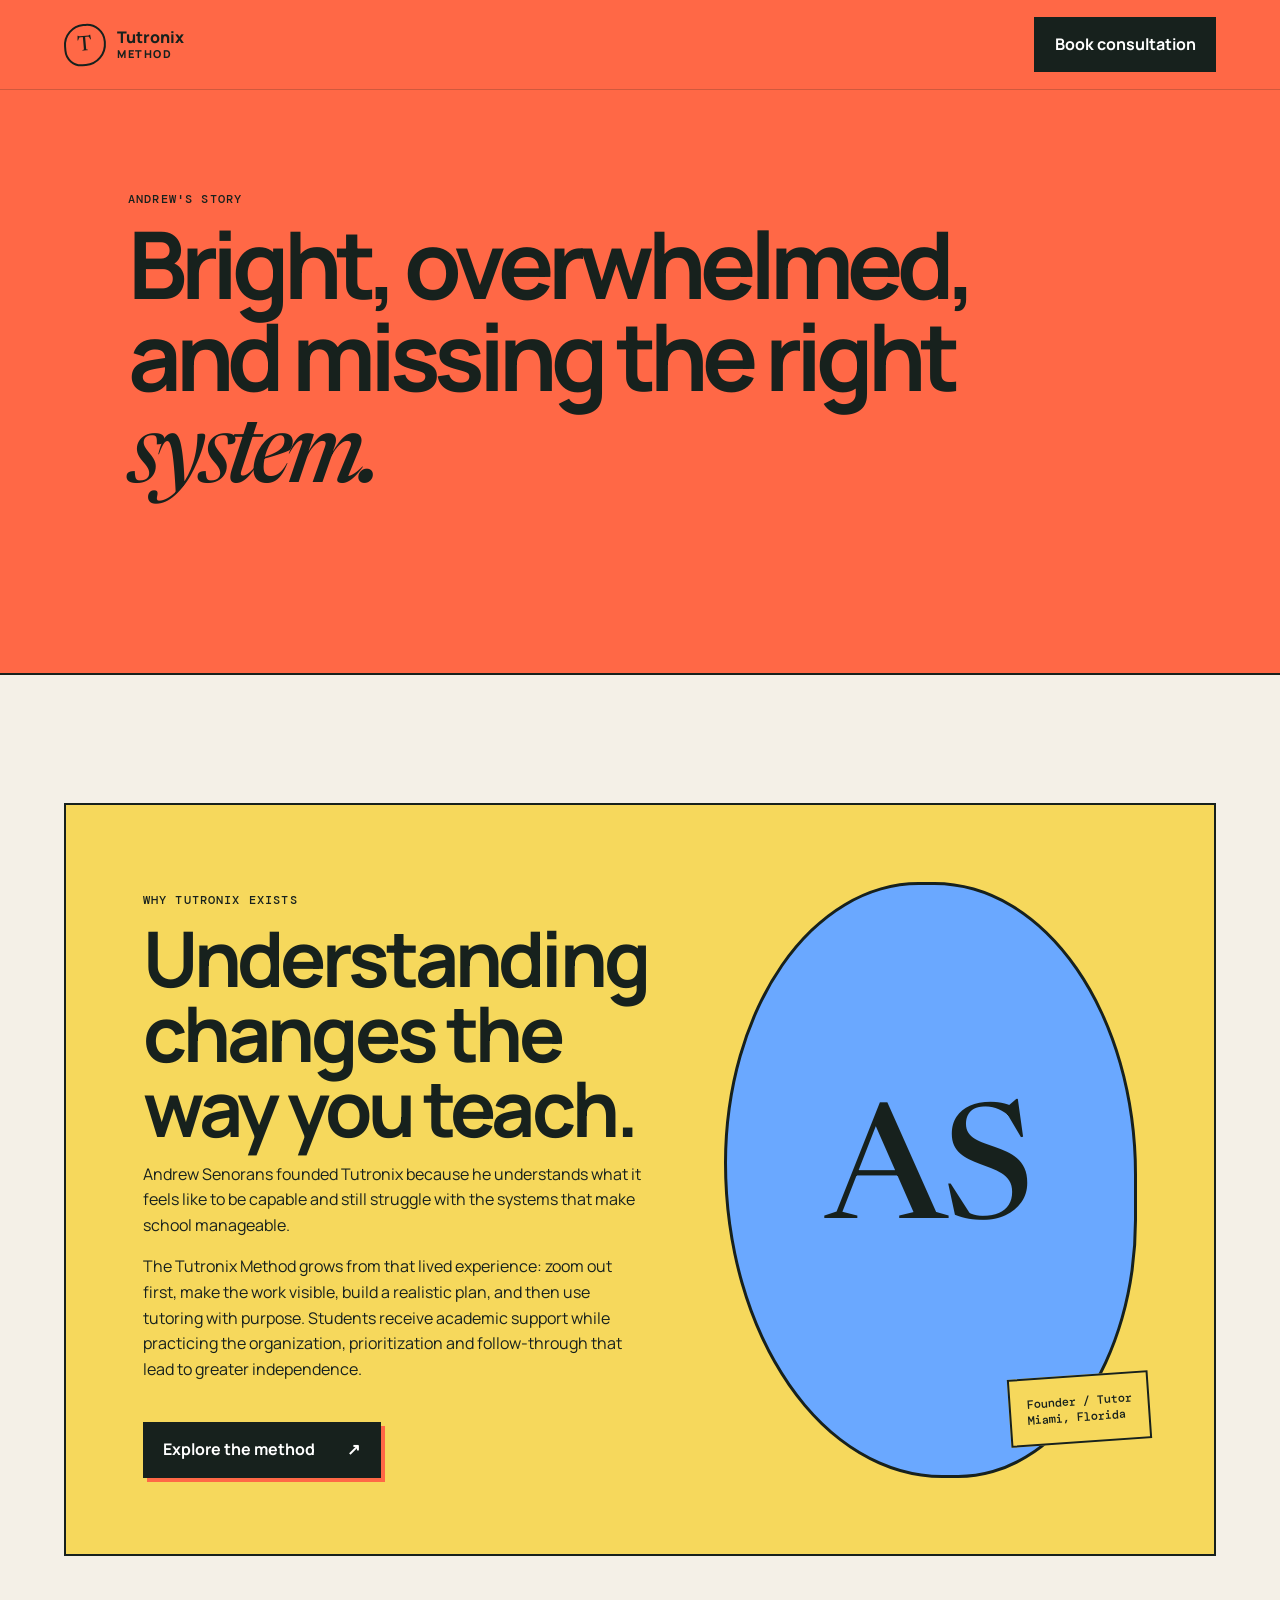
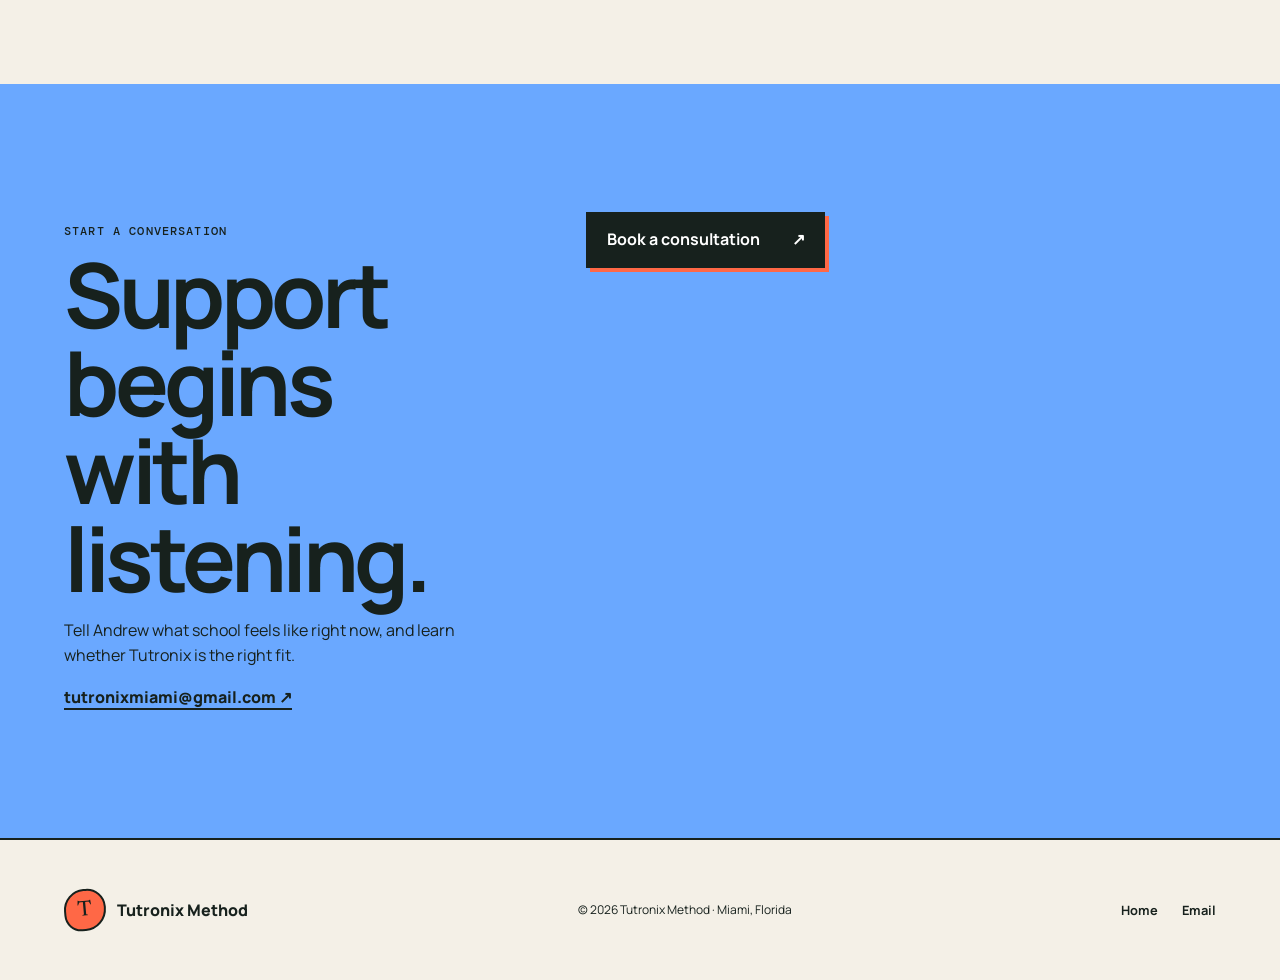
==== about.html @ 461f0c38 "Redesign Tutronix website" ====
<!doctype html><html lang="en"><head><meta charset="utf-8"><meta name="viewport" content="width=device-width,initial-scale=1"><title>Andrew's Story | Tutronix Method</title><link rel="preconnect" href="https://fonts.googleapis.com"><link rel="preconnect" href="https://fonts.gstatic.com" crossorigin><link href="https://fonts.googleapis.com/css2?family=DM+Mono:wght@400;500&family=Manrope:wght@400;600;700;800&family=Newsreader:ital,opsz,wght@0,6..72,500;1,6..72,500&display=swap" rel="stylesheet"><link rel="stylesheet" href="styles.css"><script src="script.js" defer></script></head><body><header class="nav"><a class="brand" href="index.html"><span class="brand-mark">T</span><span>Tutronix<br><small>Method</small></span></a><a class="nav-cta" href="index.html#contact">Book consultation</a></header><main><section class="manifesto" style="padding-top:180px;background:var(--orange)"><p class="section-no">ANDREW'S STORY</p><h1 style="max-width:1000px">Bright, overwhelmed, and missing the right <em style="color:var(--ink)">system.</em></h1></section><section class="story" style="margin-top:10vw;background:var(--yellow)"><div><p class="section-no">WHY TUTRONIX EXISTS</p><h2>Understanding changes the way you teach.</h2><p>Andrew Senorans founded Tutronix because he understands what it feels like to be capable and still struggle with the systems that make school manageable.</p><p>The Tutronix Method grows from that lived experience: zoom out first, make the work visible, build a realistic plan, and then use tutoring with purpose. Students receive academic support while practicing the organization, prioritization and follow-through that lead to greater independence.</p><a class="button dark" href="index.html#method">Explore the method <span>↗</span></a></div><div class="portrait"><span>AS</span><i>Founder / Tutor<br>Miami, Florida</i></div></section><section class="contact"><div class="contact-copy"><p class="section-no">START A CONVERSATION</p><h2>Support begins with listening.</h2><p>Tell Andrew what school feels like right now, and learn whether Tutronix is the right fit.</p><a href="mailto:tutronixmiami@gmail.com">tutronixmiami@gmail.com ↗</a></div><div><a class="button" href="index.html#contact">Book a consultation <span>↗</span></a></div></section></main><footer><a class="brand" href="index.html"><span class="brand-mark">T</span><span>Tutronix Method</span></a><p>© 2026 Tutronix Method · Miami, Florida</p><div><a href="index.html">Home</a><a href="mailto:tutronixmiami@gmail.com">Email</a></div></footer></body></html>
---- styles.css ----
:root{--ink:#17211d;--paper:#f4f0e7;--cream:#fffaf0;--orange:#ff6846;--blue:#6aa8ff;--yellow:#f6d85c;--green:#82b887;--line:rgba(23,33,29,.2)}*{box-sizing:border-box}html{scroll-behavior:smooth}body{margin:0;background:var(--paper);color:var(--ink);font:16px/1.6 Manrope,sans-serif;overflow-x:hidden}a{color:inherit;text-decoration:none}.skip{position:fixed;left:1rem;top:-5rem;background:#fff;padding:.7rem;z-index:99}.skip:focus{top:1rem}.nav{height:90px;padding:0 5vw;display:flex;align-items:center;justify-content:space-between;border-bottom:1px solid var(--line);position:absolute;z-index:20;width:100%}.brand{display:flex;align-items:center;gap:.7rem;font-weight:800;line-height:.9}.brand small{font-size:.68rem;letter-spacing:.14em;text-transform:uppercase}.brand-mark{display:grid;place-items:center;width:42px;height:42px;background:var(--orange);border:2px solid var(--ink);border-radius:50% 45% 52% 40%;font:500 1.35rem Newsreader;transform:rotate(-5deg)}nav{display:flex;gap:2rem;align-items:center;font-size:.88rem;font-weight:700}nav a:not(.nav-cta):hover{text-decoration:underline;text-underline-offset:5px}.nav-cta,.button{display:inline-flex;justify-content:space-between;align-items:center;gap:2rem;background:var(--ink);color:white;border:2px solid var(--ink);padding:.8rem 1.15rem;font-weight:700;box-shadow:4px 4px 0 var(--orange);transition:.2s}.button:hover,.nav-cta:hover{transform:translate(2px,2px);box-shadow:2px 2px 0 var(--orange)}.menu{display:none;background:none;border:0;font:700 1rem Manrope}.hero{min-height:100svh;padding:150px 5vw 55px;display:grid;grid-template-columns:1.05fr .95fr;gap:3vw;position:relative;overflow:hidden;background:radial-gradient(circle at 72% 42%,#fff 0 2px,transparent 3px) 0 0/25px 25px,var(--paper)}.hero-copy{align-self:center;z-index:2}.eyebrow,.section-no{font:500 .72rem DM Mono;letter-spacing:.1em;text-transform:uppercase}.eyebrow{display:inline-block;border:1px solid var(--ink);border-radius:99px;padding:.45rem .7rem;background:var(--yellow)}h1,h2,h3{line-height:.98;margin:0}h1{font-size:clamp(3.8rem,7.3vw,8.3rem);letter-spacing:-.065em;max-width:920px}h1 em,h2 i{font-family:Newsreader,serif;font-weight:500}h1 em{color:var(--orange)}.lede{font-size:clamp(1rem,1.45vw,1.3rem);max-width:650px;margin:2rem 0;color:#405048}.actions{display:flex;align-items:center;gap:2rem}.text-link{font-weight:700;border-bottom:1px solid}.hero-art{align-self:center;height:min(610px,65vh);min-height:440px;position:relative;border:2px solid var(--ink);border-radius:48% 52% 42% 58%;background:var(--cream);transform:rotate(2deg);overflow:hidden}.orbit{position:absolute;border:2px dashed var(--ink);border-radius:50%;inset:9%;animation:spin 28s linear infinite}.orbit-b{inset:24%;animation-direction:reverse}.sun{position:absolute;inset:37%;display:grid;place-items:center;background:var(--yellow);border:2px solid;border-radius:50%;font:500 1rem DM Mono;box-shadow:8px 8px 0 var(--orange)}.path{position:absolute;width:70%;height:46%;left:14%;top:27%;border:10px solid var(--blue);border-width:0 9px 9px 0;border-radius:50%;transform:rotate(-20deg)}.day{position:absolute;border:2px solid;background:white;padding:.3rem .5rem;font:500 .7rem DM Mono;box-shadow:3px 3px 0 var(--ink)}.d1{left:8%;top:20%;transform:rotate(-9deg)}.d2{right:12%;top:12%;transform:rotate(8deg)}.d3{right:5%;top:54%;transform:rotate(-5deg)}.d4{left:23%;bottom:8%;transform:rotate(5deg)}.d5{left:4%;top:52%;transform:rotate(7deg)}.pencil{position:absolute;right:14%;bottom:17%;font-size:4rem;transform:rotate(-20deg)}.scribble{position:absolute;left:11%;bottom:20%;font:italic 1.4rem Newsreader;transform:rotate(-6deg)}.marquee{position:absolute;bottom:0;left:0;width:100%;background:var(--ink);color:white;overflow:hidden;padding:.65rem 0;font:500 .75rem DM Mono;white-space:nowrap}.marquee div{width:max-content;animation:marquee 24s linear infinite}.manifesto{padding:13vw 10vw;background:var(--blue);border-bottom:2px solid}.manifesto h2{font-size:clamp(3rem,7vw,8rem);max-width:1100px;letter-spacing:-.05em}.manifesto>p:last-child{max-width:520px;margin:2rem 0 0 auto;font-size:1.2rem}.method,.services,.faq{padding:10vw 5vw}.section-head{display:grid;grid-template-columns:1fr 2fr;gap:2rem;margin-bottom:5rem}.section-head h2{font-size:clamp(2.8rem,5.5vw,6rem);letter-spacing:-.045em}.section-head>p:last-child{max-width:500px}.steps{display:grid;grid-template-columns:repeat(3,1fr);border:2px solid}.step{padding:2rem;min-height:440px;border-right:2px solid;display:flex;flex-direction:column}.step:last-child{border:0}.step>span{font:500 .8rem DM Mono}.step h3{font-size:2rem;margin-top:auto}.step p{max-width:380px}.step-icon{height:180px;width:180px;margin:auto;position:relative}.calendar{border:3px solid;border-radius:8px;display:grid;grid-template-columns:repeat(3,1fr);padding:40px 14px 14px;gap:8px;transform:rotate(-5deg);background:var(--yellow)}.calendar:before{content:"";position:absolute;left:0;right:0;top:27px;border-top:3px solid}.calendar b{border:2px solid;border-radius:50%;background:var(--orange)}.target{border:3px solid;border-radius:50%;box-shadow:inset 0 0 0 28px var(--cream),inset 0 0 0 31px var(--ink),inset 0 0 0 58px var(--orange)}.target b{position:absolute;width:110%;border-top:5px solid;top:48%;left:-5%;transform:rotate(-20deg)}.target b:after{content:"➤";position:absolute;right:-10px;top:-24px;font-size:2rem}.route{border:4px dashed;border-radius:50%;background:var(--green)}.route:after{content:"✓";position:absolute;right:-10px;bottom:-10px;width:60px;height:60px;display:grid;place-items:center;border:3px solid;border-radius:50%;background:var(--yellow);font-size:2rem}.planboard{margin:0 5vw 10vw;background:var(--ink);color:white;padding:6vw;display:grid;grid-template-columns:.8fr 1.2fr;gap:6vw;transform:rotate(-.5deg);box-shadow:12px 12px 0 var(--orange)}.board-copy h2{font-size:clamp(3rem,5vw,6rem)}.week{background:var(--cream);color:var(--ink);padding:2.5rem;display:grid;grid-template-columns:repeat(5,1fr);gap:.5rem;position:relative;transform:rotate(1.5deg)}.week>div:not(.tape){border-left:1px dashed;padding:.6rem;min-height:280px}.week b{font:500 .7rem DM Mono}.chip{display:block;padding:.5rem;margin-top:1rem;font-size:.68rem;font-weight:700;transform:rotate(-2deg);border:1px solid}.coral{background:var(--orange)}.yellow{background:var(--yellow)}.blue{background:var(--blue)}.green{background:var(--green)}.tape{position:absolute!important;top:-18px;left:40%;width:120px;height:35px;background:rgba(246,216,92,.7);transform:rotate(-4deg)}.outcomes{padding:10vw 5vw;background:var(--yellow);display:grid;grid-template-columns:1fr 1fr;gap:6vw}.outcomes .section-head{display:block}.outcome-list p{font-size:clamp(1.6rem,3.4vw,4rem);font-weight:800;letter-spacing:-.04em;border-bottom:2px solid;margin:0;padding:1rem 0}.outcome-list span{font:500 .7rem DM Mono;margin-right:2rem}.price-grid{display:grid;grid-template-columns:1fr 1fr;gap:1.5rem}.price{border:2px solid;padding:3rem;min-height:390px;display:flex;flex-direction:column;background:var(--cream);box-shadow:7px 7px 0 var(--ink)}.price.featured{background:var(--green)}.price h3{font-size:clamp(3.5rem,7vw,7rem);letter-spacing:-.06em;margin:2rem 0}.price h3 small{font:600 1rem Manrope;letter-spacing:0}.price span{margin-top:auto;font:500 .75rem DM Mono;text-transform:uppercase}.package{max-width:700px;margin:3rem auto 0;text-align:center}.story{margin:0 5vw 10vw;padding:6vw;background:var(--orange);border:2px solid;display:grid;grid-template-columns:1.1fr .9fr;gap:6vw}.story h2{font-size:clamp(3rem,6vw,7rem);letter-spacing:-.05em}.story p{max-width:600px}.dark{margin-top:1.5rem}.portrait{min-height:430px;border:3px solid;border-radius:49% 51% 45% 55%;background:var(--blue);display:grid;place-items:center;position:relative}.portrait span{font:500 10rem Newsreader}.portrait i{position:absolute;right:-1rem;bottom:2rem;background:var(--yellow);color:var(--ink);border:2px solid;padding:1rem;font:500 .75rem DM Mono;transform:rotate(-4deg)}.faq{display:grid;grid-template-columns:.7fr 1.3fr;gap:5vw}.faq .section-head{display:block}.accordions details{border-top:2px solid;padding:1.4rem 0}.accordions details:last-child{border-bottom:2px solid}.accordions summary{list-style:none;cursor:pointer;font-weight:800;font-size:1.2rem;display:flex;justify-content:space-between}.accordions summary::-webkit-details-marker{display:none}.accordions summary span{font-size:1.5rem;transition:.2s}.accordions details[open] summary span{transform:rotate(45deg)}.accordions p{max-width:650px}.contact{padding:10vw 5vw;background:var(--blue);display:grid;grid-template-columns:.8fr 1.2fr;gap:8vw}.contact h2{font-size:clamp(3.5rem,7vw,7.5rem);letter-spacing:-.05em}.contact-copy>a{font-weight:800;border-bottom:2px solid}form{display:grid;grid-template-columns:1fr 1fr;gap:1.5rem}label{font:500 .72rem DM Mono;text-transform:uppercase}input,textarea{display:block;width:100%;border:0;border-bottom:2px solid;background:transparent;padding:1rem 0;font:600 1rem Manrope;border-radius:0}textarea{height:110px;resize:vertical}.wide{grid-column:1/-1}form .button{width:max-content;font:700 1rem Manrope;cursor:pointer}form small{align-self:center}footer{padding:3rem 5vw;display:flex;justify-content:space-between;align-items:center;border-top:2px solid}footer p{font-size:.75rem}footer div{display:flex;gap:1.5rem;font-weight:700;font-size:.8rem}.reveal{opacity:0;transform:translateY(35px);transition:opacity .75s,transform .75s}.reveal.visible{opacity:1;transform:none}@keyframes spin{to{transform:rotate(360deg)}}@keyframes marquee{to{transform:translateX(-50%)}}@media(prefers-reduced-motion:reduce){html{scroll-behavior:auto}*,*:before,*:after{animation:none!important;transition:none!important}.reveal{opacity:1;transform:none}}@media(max-width:850px){.nav{height:72px;position:absolute}.menu{display:block}.nav nav{display:none;position:absolute;top:72px;left:0;right:0;background:var(--paper);border-block:1px solid;padding:2rem 5vw;flex-direction:column;align-items:stretch}.nav nav.open{display:flex}.hero{padding-top:115px;grid-template-columns:1fr}.hero-art{height:450px}.section-head,.planboard,.outcomes,.story,.faq,.contact{grid-template-columns:1fr}.steps{grid-template-columns:1fr}.step{border-right:0;border-bottom:2px solid;min-height:380px}.week{overflow-x:auto}.week>div:not(.tape){min-width:115px}.price-grid{grid-template-columns:1fr}.story{gap:3rem}.portrait{min-height:350px}.faq .section-head{margin-bottom:1rem}}@media(max-width:560px){h1{font-size:3.6rem}.hero{padding-inline:1rem}.hero-art{min-height:360px;height:380px}.actions{align-items:flex-start;flex-direction:column;gap:1rem}.manifesto,.method,.services,.faq{padding:6rem 1rem}.manifesto{padding-inline:1.5rem}.steps{border-inline:0}.planboard,.story{margin-inline:1rem;padding:2rem}.outcomes,.contact{padding:6rem 1rem}.price{padding:2rem}.week{padding:1.5rem}.portrait span{font-size:7rem}form{grid-template-columns:1fr}.wide{grid-column:auto}footer{align-items:flex-start;flex-direction:column;gap:1.5rem}footer div{flex-wrap:wrap}.cursor{display:none}}
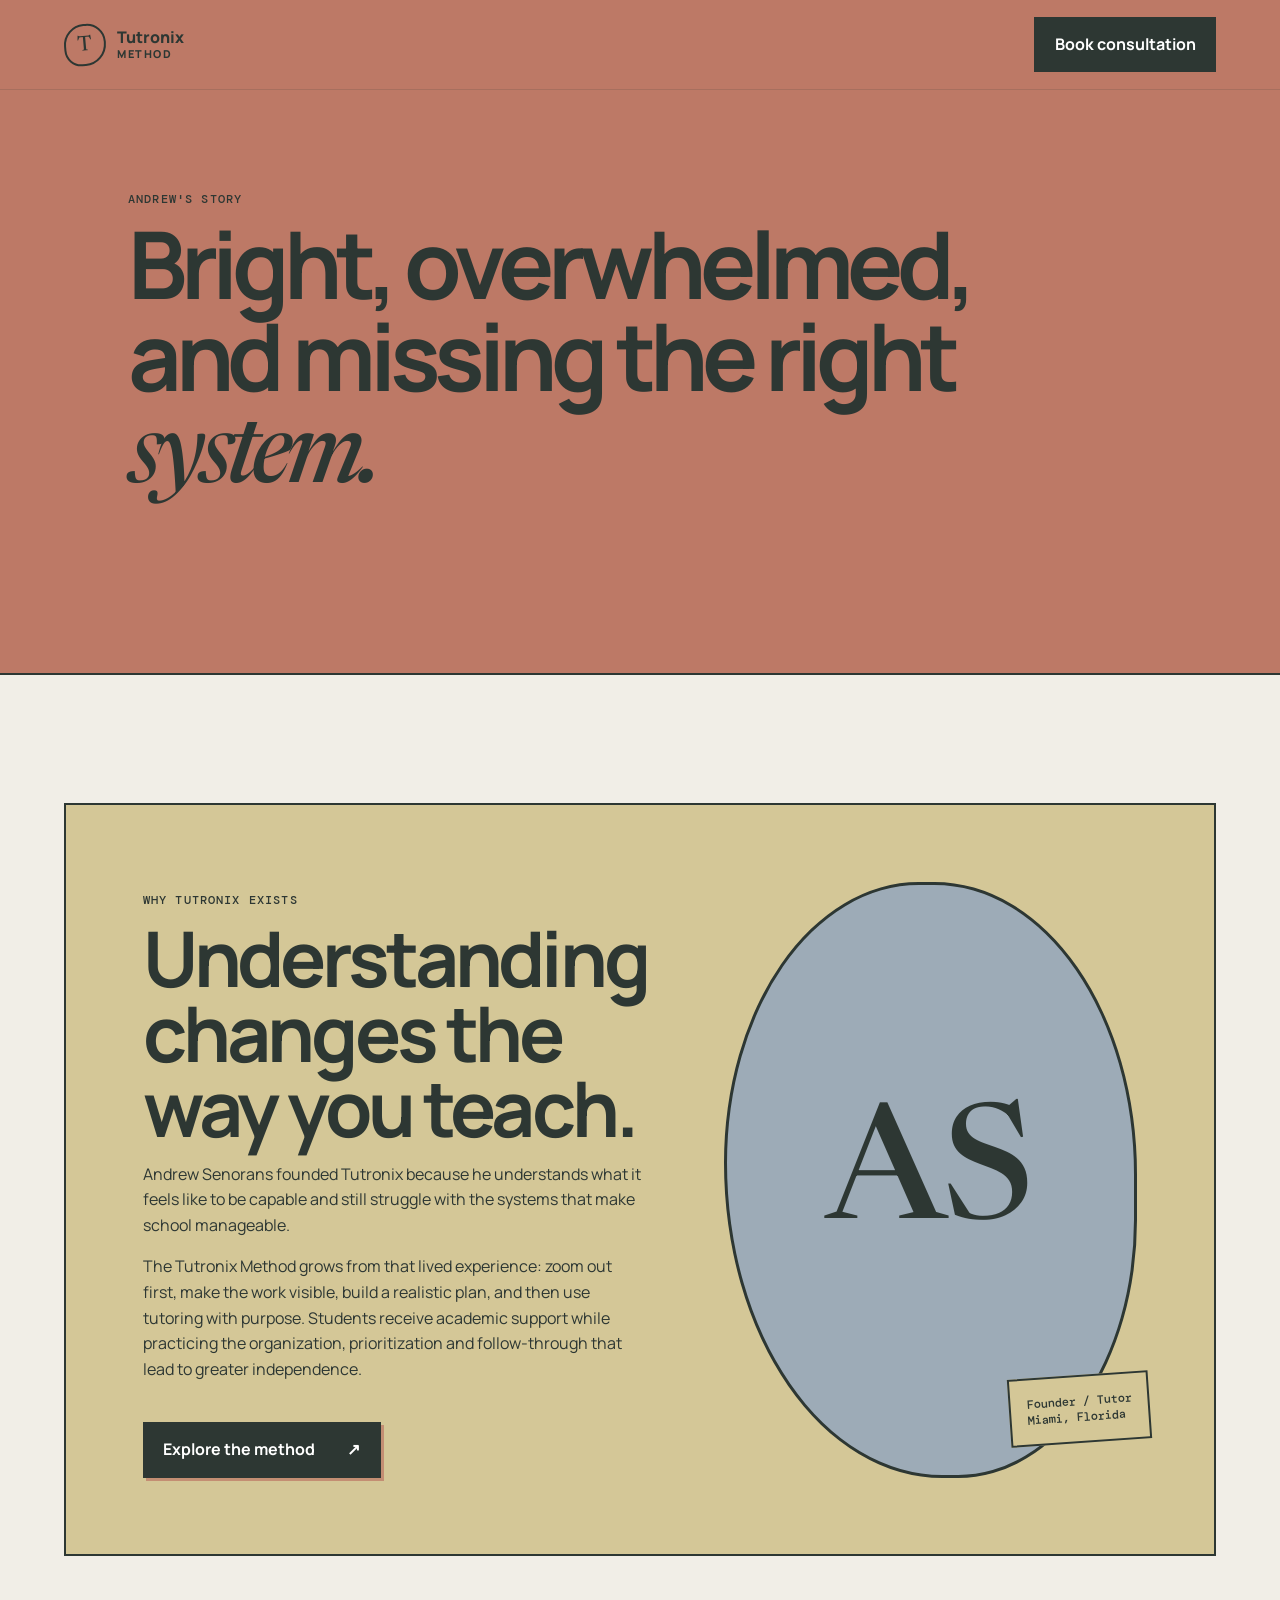
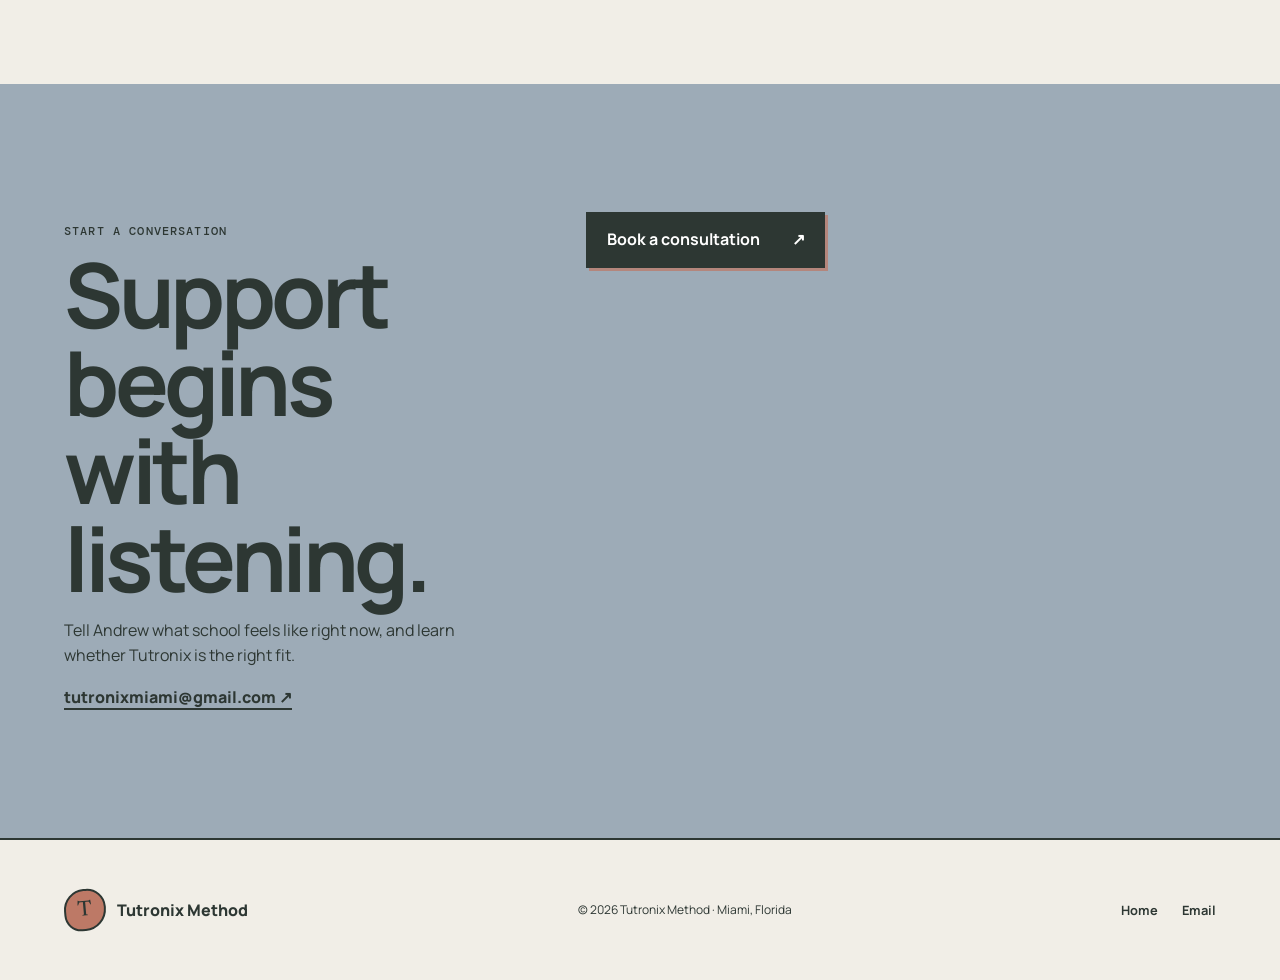
==== commit 77733dfc: "Soften website color palette" ====
--- a/about.html
+++ b/about.html
@@ -1 +1,19 @@
-<!doctype html><html lang="en"><head><meta charset="utf-8"><meta name="viewport" content="width=device-width,initial-scale=1"><title>Andrew's Story | Tutronix Method</title><link rel="preconnect" href="https://fonts.googleapis.com"><link rel="preconnect" href="https://fonts.gstatic.com" crossorigin><link href="https://fonts.googleapis.com/css2?family=DM+Mono:wght@400;500&family=Manrope:wght@400;600;700;800&family=Newsreader:ital,opsz,wght@0,6..72,500;1,6..72,500&display=swap" rel="stylesheet"><link rel="stylesheet" href="styles.css"><script src="script.js" defer></script></head><body><header class="nav"><a class="brand" href="index.html"><span class="brand-mark">T</span><span>Tutronix<br><small>Method</small></span></a><a class="nav-cta" href="index.html#contact">Book consultation</a></header><main><section class="manifesto" style="padding-top:180px;background:var(--orange)"><p class="section-no">ANDREW'S STORY</p><h1 style="max-width:1000px">Bright, overwhelmed, and missing the right <em style="color:var(--ink)">system.</em></h1></section><section class="story" style="margin-top:10vw;background:var(--yellow)"><div><p class="section-no">WHY TUTRONIX EXISTS</p><h2>Understanding changes the way you teach.</h2><p>Andrew Senorans founded Tutronix because he understands what it feels like to be capable and still struggle with the systems that make school manageable.</p><p>The Tutronix Method grows from that lived experience: zoom out first, make the work visible, build a realistic plan, and then use tutoring with purpose. Students receive academic support while practicing the organization, prioritization and follow-through that lead to greater independence.</p><a class="button dark" href="index.html#method">Explore the method <span>↗</span></a></div><div class="portrait"><span>AS</span><i>Founder / Tutor<br>Miami, Florida</i></div></section><section class="contact"><div class="contact-copy"><p class="section-no">START A CONVERSATION</p><h2>Support begins with listening.</h2><p>Tell Andrew what school feels like right now, and learn whether Tutronix is the right fit.</p><a href="mailto:tutronixmiami@gmail.com">tutronixmiami@gmail.com ↗</a></div><div><a class="button" href="index.html#contact">Book a consultation <span>↗</span></a></div></section></main><footer><a class="brand" href="index.html"><span class="brand-mark">T</span><span>Tutronix Method</span></a><p>© 2026 Tutronix Method · Miami, Florida</p><div><a href="index.html">Home</a><a href="mailto:tutronixmiami@gmail.com">Email</a></div></footer></body></html>
+<!doctype html>
+<html lang="en">
+<head>
+  <meta charset="utf-8"><meta name="viewport" content="width=device-width,initial-scale=1">
+  <title>Andrew's Story | Tutronix Method</title>
+  <link rel="preconnect" href="https://fonts.googleapis.com"><link rel="preconnect" href="https://fonts.gstatic.com" crossorigin>
+  <link href="https://fonts.googleapis.com/css2?family=DM+Mono:wght@400;500&family=Manrope:wght@400;600;700;800&family=Newsreader:ital,opsz,wght@0,6..72,500;1,6..72,500&display=swap" rel="stylesheet">
+  <link rel="stylesheet" href="styles.css"><link rel="stylesheet" href="theme.css"><script src="script.js" defer></script>
+</head>
+<body>
+  <header class="nav"><a class="brand" href="index.html"><span class="brand-mark">T</span><span>Tutronix<br><small>Method</small></span></a><a class="nav-cta" href="index.html#contact">Book consultation</a></header>
+  <main>
+    <section class="manifesto" style="padding-top:180px;background:var(--orange)"><p class="section-no">ANDREW'S STORY</p><h1 style="max-width:1000px">Bright, overwhelmed, and missing the right <em style="color:var(--ink)">system.</em></h1></section>
+    <section class="story" style="margin-top:10vw;background:var(--yellow)"><div><p class="section-no">WHY TUTRONIX EXISTS</p><h2>Understanding changes the way you teach.</h2><p>Andrew Senorans founded Tutronix because he understands what it feels like to be capable and still struggle with the systems that make school manageable.</p><p>The Tutronix Method grows from that lived experience: zoom out first, make the work visible, build a realistic plan, and then use tutoring with purpose. Students receive academic support while practicing the organization, prioritization and follow-through that lead to greater independence.</p><a class="button dark" href="index.html#method">Explore the method <span>↗</span></a></div><div class="portrait"><span>AS</span><i>Founder / Tutor<br>Miami, Florida</i></div></section>
+    <section class="contact"><div class="contact-copy"><p class="section-no">START A CONVERSATION</p><h2>Support begins with listening.</h2><p>Tell Andrew what school feels like right now, and learn whether Tutronix is the right fit.</p><a href="mailto:tutronixmiami@gmail.com">tutronixmiami@gmail.com ↗</a></div><div><a class="button" href="index.html#contact">Book a consultation <span>↗</span></a></div></section>
+  </main>
+  <footer><a class="brand" href="index.html"><span class="brand-mark">T</span><span>Tutronix Method</span></a><p>© 2026 Tutronix Method · Miami, Florida</p><div><a href="index.html">Home</a><a href="mailto:tutronixmiami@gmail.com">Email</a></div></footer>
+</body>
+</html>
--- a/theme.css
+++ b/theme.css
@@ -0,0 +1,46 @@
+/* Softer, lower-contrast palette layered over the original visual system. */
+:root {
+  --ink: #2d3733;
+  --paper: #f1eee7;
+  --cream: #faf7f0;
+  --orange: #bd7966;
+  --blue: #9dabb7;
+  --yellow: #d4c797;
+  --green: #9eae9d;
+  --line: rgba(45, 55, 51, 0.15);
+}
+
+.hero {
+  background: radial-gradient(circle at 72% 42%, rgba(45, 55, 51, 0.08) 0 1.5px, transparent 2px) 0 0 / 25px 25px, var(--paper);
+}
+
+.nav-cta,
+.button {
+  box-shadow: 3px 3px 0 rgba(189, 121, 102, 0.72);
+}
+
+.button:hover,
+.nav-cta:hover {
+  transform: translate(1px, 1px);
+  box-shadow: 2px 2px 0 rgba(189, 121, 102, 0.72);
+}
+
+.sun {
+  box-shadow: 6px 6px 0 rgba(189, 121, 102, 0.76);
+}
+
+.planboard {
+  transform: rotate(-0.35deg);
+  box-shadow: 8px 8px 0 rgba(189, 121, 102, 0.68);
+}
+
+.price {
+  box-shadow: 5px 5px 0 rgba(45, 55, 51, 0.68);
+}
+
+.marquee,
+.planboard,
+.nav-cta,
+.button {
+  background-color: #2d3733;
+}
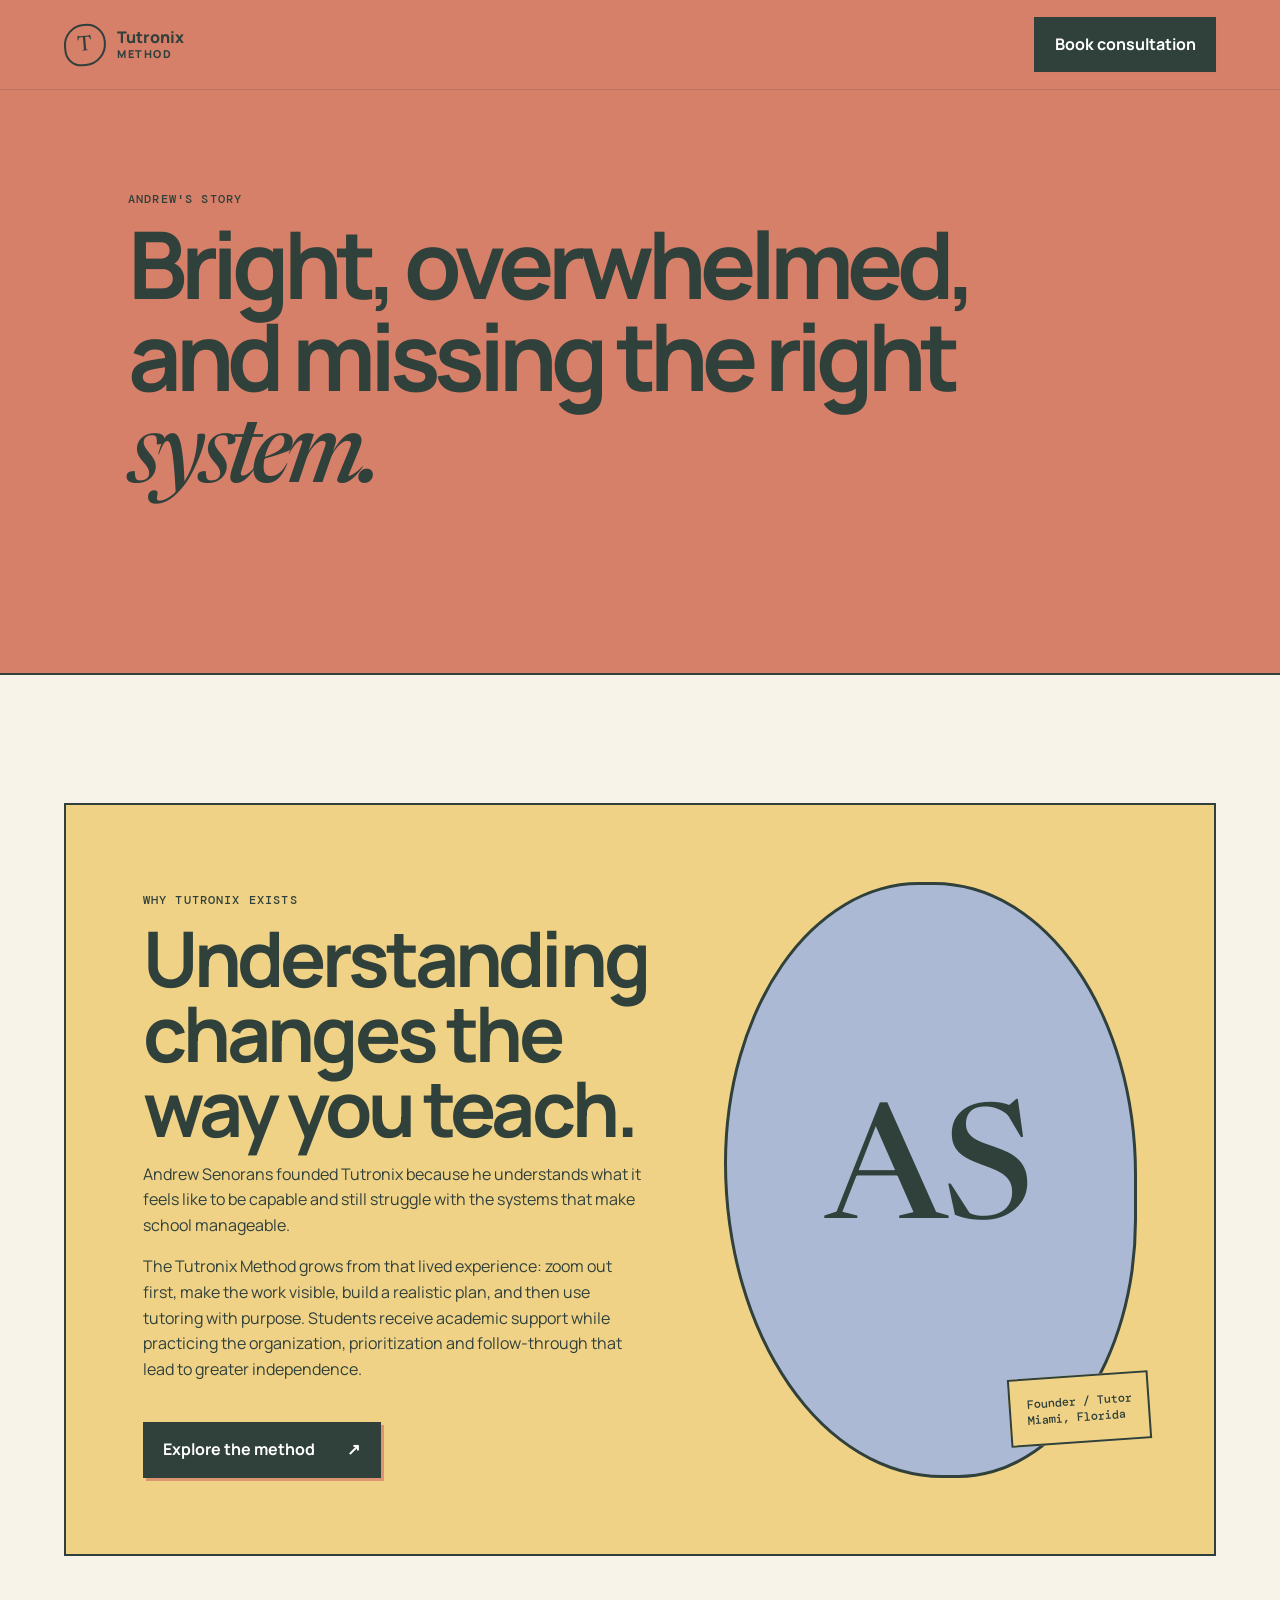
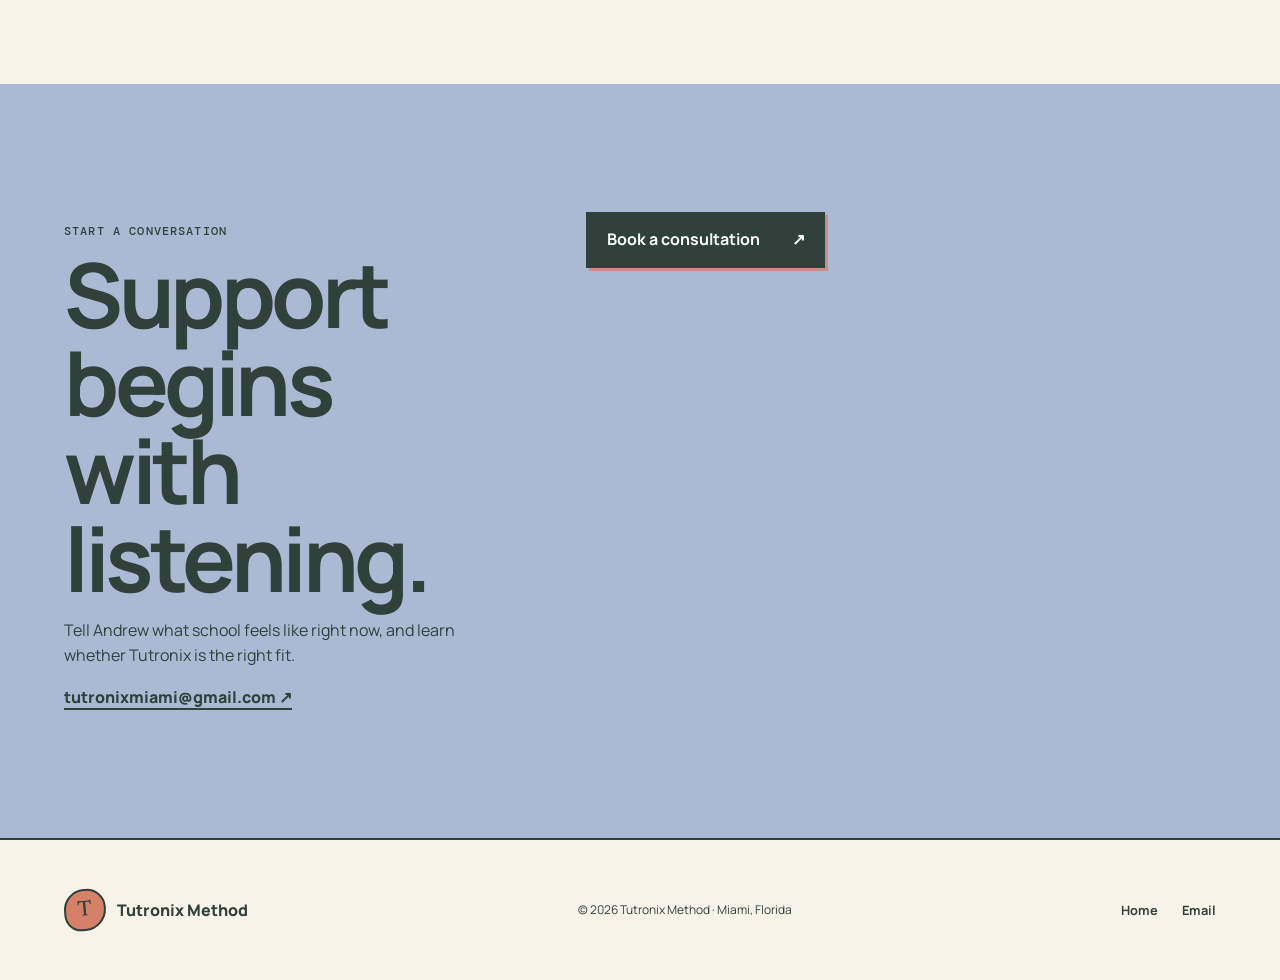
==== commit 5d85e2ee: "Prevent stale asset cache failures" ====
--- a/about.html
+++ b/about.html
@@ -5,7 +5,7 @@
   <title>Andrew's Story | Tutronix Method</title>
   <link rel="preconnect" href="https://fonts.googleapis.com"><link rel="preconnect" href="https://fonts.gstatic.com" crossorigin>
   <link href="https://fonts.googleapis.com/css2?family=DM+Mono:wght@400;500&family=Manrope:wght@400;600;700;800&family=Newsreader:ital,opsz,wght@0,6..72,500;1,6..72,500&display=swap" rel="stylesheet">
-  <link rel="stylesheet" href="styles.css"><link rel="stylesheet" href="theme.css"><script src="script.js" defer></script>
+  <link rel="stylesheet" href="styles.css?v=20260729-1"><link rel="stylesheet" href="theme.css?v=20260729-4"><script src="script.js?v=20260729-1" defer></script>
 </head>
 <body>
   <header class="nav"><a class="brand" href="index.html"><span class="brand-mark">T</span><span>Tutronix<br><small>Method</small></span></a><a class="nav-cta" href="index.html#contact">Book consultation</a></header>
--- a/theme.css
+++ b/theme.css
@@ -1,46 +1,271 @@
 /* Softer, lower-contrast palette layered over the original visual system. */
 :root {
-  --ink: #2d3733;
-  --paper: #f1eee7;
+  --ink: #30403b;
+  --paper: #f8f3e9;
   --cream: #faf7f0;
-  --orange: #bd7966;
-  --blue: #9dabb7;
-  --yellow: #d4c797;
-  --green: #9eae9d;
-  --line: rgba(45, 55, 51, 0.15);
+  --orange: #d67f69;
+  --blue: #acb9d5;
+  --yellow: #efd286;
+  --green: #9fc7b4;
+  --line: rgba(48, 64, 59, 0.15);
 }
 
 .hero {
-  background: radial-gradient(circle at 72% 42%, rgba(45, 55, 51, 0.08) 0 1.5px, transparent 2px) 0 0 / 25px 25px, var(--paper);
+  background: radial-gradient(circle at 72% 42%, rgba(48, 64, 59, 0.08) 0 1.5px, transparent 2px) 0 0 / 25px 25px, var(--paper);
 }
 
 .nav-cta,
 .button {
-  box-shadow: 3px 3px 0 rgba(189, 121, 102, 0.72);
+  box-shadow: 3px 3px 0 rgba(214, 127, 105, 0.72);
 }
 
 .button:hover,
 .nav-cta:hover {
   transform: translate(1px, 1px);
-  box-shadow: 2px 2px 0 rgba(189, 121, 102, 0.72);
+  box-shadow: 2px 2px 0 rgba(214, 127, 105, 0.72);
 }
 
 .sun {
-  box-shadow: 6px 6px 0 rgba(189, 121, 102, 0.76);
+  box-shadow: 6px 6px 0 rgba(214, 127, 105, 0.76);
 }
 
 .planboard {
   transform: rotate(-0.35deg);
-  box-shadow: 8px 8px 0 rgba(189, 121, 102, 0.68);
+  box-shadow: 8px 8px 0 rgba(214, 127, 105, 0.68);
 }
 
 .price {
-  box-shadow: 5px 5px 0 rgba(45, 55, 51, 0.68);
+  box-shadow: 5px 5px 0 rgba(48, 64, 59, 0.68);
 }
 
 .marquee,
 .planboard,
 .nav-cta,
 .button {
-  background-color: #2d3733;
-}
+  background-color: #30403b;
+}
+
+/* Parent-facing executive function pattern explorer */
+.outcomes {
+  align-items: start;
+}
+
+.outcomes-intro {
+  position: sticky;
+  top: 2rem;
+}
+
+.outcomes-intro h2 {
+  font-size: clamp(3rem, 5.5vw, 6.5rem);
+  letter-spacing: -0.055em;
+}
+
+.explore-prompt {
+  display: flex;
+  gap: 0.75rem;
+  max-width: 390px;
+  margin-top: 2rem;
+  font-weight: 700;
+}
+
+.explore-prompt span {
+  display: grid;
+  place-items: center;
+  flex: 0 0 32px;
+  height: 32px;
+  border: 1px solid;
+  border-radius: 50%;
+}
+
+.pattern-explorer {
+  min-width: 0;
+}
+
+.outcome-tabs {
+  border-top: 1px solid rgba(48, 64, 59, 0.48);
+}
+
+.outcome-tabs button {
+  width: 100%;
+  display: grid;
+  grid-template-columns: 2rem 1fr 2rem;
+  align-items: center;
+  gap: 1rem;
+  padding: 1rem 0;
+  color: var(--ink);
+  background: transparent;
+  border: 0;
+  border-bottom: 1px solid rgba(48, 64, 59, 0.48);
+  text-align: left;
+  cursor: pointer;
+}
+
+.outcome-tabs button span {
+  font: 500 0.68rem DM Mono;
+}
+
+.outcome-tabs button b {
+  font-size: clamp(1.45rem, 2.5vw, 2.6rem);
+  letter-spacing: -0.035em;
+  transition: transform 0.2s ease;
+}
+
+.outcome-tabs button i {
+  width: 30px;
+  height: 30px;
+  display: grid;
+  place-items: center;
+  border: 1px solid;
+  border-radius: 50%;
+  font: normal 1.2rem Manrope;
+  transition: transform 0.25s ease, background 0.25s ease;
+}
+
+.outcome-tabs button:hover b,
+.outcome-tabs button:focus-visible b {
+  transform: translateX(0.35rem);
+}
+
+.outcome-tabs button[aria-selected="true"] b {
+  font-family: Newsreader, serif;
+  font-style: italic;
+  font-weight: 500;
+}
+
+.outcome-tabs button[aria-selected="true"] i {
+  color: var(--paper);
+  background: var(--ink);
+  transform: rotate(45deg);
+}
+
+.outcome-tabs button:focus-visible {
+  outline: 3px solid var(--cream);
+  outline-offset: 3px;
+}
+
+.pattern-detail {
+  display: grid;
+  grid-template-columns: 140px 1fr;
+  gap: 2rem;
+  margin-top: 1.5rem;
+  padding: 2rem;
+  background: rgba(250, 247, 240, 0.72);
+  border: 1px solid rgba(48, 64, 59, 0.42);
+  box-shadow: 5px 5px 0 rgba(48, 64, 59, 0.16);
+  animation: detail-in 0.36s ease both;
+}
+
+.pattern-detail.is-changing {
+  animation: none;
+}
+
+.pattern-meter {
+  position: relative;
+  align-self: start;
+  text-align: center;
+}
+
+.pattern-meter svg {
+  width: 120px;
+  transform: rotate(-90deg);
+}
+
+.pattern-meter circle {
+  fill: none;
+  stroke: rgba(48, 64, 59, 0.14);
+  stroke-width: 7;
+}
+
+.pattern-meter .meter-progress {
+  stroke: var(--orange);
+  stroke-linecap: round;
+  stroke-dasharray: 327;
+  stroke-dashoffset: var(--meter-offset, 220);
+  transition: stroke-dashoffset 0.5s ease;
+}
+
+.pattern-meter > span {
+  position: absolute;
+  top: 34px;
+  left: 0;
+  right: 0;
+  font: 500 2rem Newsreader;
+}
+
+.pattern-meter small {
+  display: block;
+  margin-top: 0.4rem;
+  font: 500 0.62rem/1.4 DM Mono;
+  text-transform: uppercase;
+}
+
+.pattern-kicker,
+.pattern-columns span {
+  font: 500 0.66rem DM Mono;
+  letter-spacing: 0.08em;
+}
+
+.pattern-copy h3 {
+  margin: 0.4rem 0 1.5rem;
+  font-size: clamp(2rem, 3.4vw, 3.8rem);
+  letter-spacing: -0.045em;
+}
+
+.pattern-columns {
+  display: grid;
+  grid-template-columns: 1fr 1fr;
+  gap: 1.5rem;
+}
+
+.pattern-columns div {
+  padding-top: 0.8rem;
+  border-top: 1px solid rgba(48, 64, 59, 0.32);
+}
+
+.pattern-columns p {
+  margin-bottom: 0;
+  font-size: 0.92rem;
+}
+
+.progress-note {
+  margin: 1.5rem 0 0;
+  padding: 1rem 1.15rem;
+  background: var(--cream);
+  border-left: 4px solid var(--orange);
+  font-family: Newsreader, serif;
+  font-size: 1.12rem;
+}
+
+.progress-note b {
+  font-family: DM Mono;
+  font-size: 0.62rem;
+  letter-spacing: 0.04em;
+  text-transform: uppercase;
+}
+
+@keyframes detail-in {
+  from { opacity: 0; transform: translateY(8px); }
+  to { opacity: 1; transform: translateY(0); }
+}
+
+@media (max-width: 850px) {
+  .outcomes-intro { position: static; }
+  .pattern-detail { grid-template-columns: 110px 1fr; padding: 1.5rem; }
+  .pattern-meter svg { width: 95px; }
+  .pattern-meter > span { top: 24px; }
+}
+
+@media (max-width: 560px) {
+  .outcomes-intro h2 { font-size: 3.25rem; }
+  .outcome-tabs button { grid-template-columns: 1.5rem 1fr 2rem; }
+  .outcome-tabs button b { font-size: 1.5rem; }
+  .pattern-detail { grid-template-columns: 1fr; gap: 1rem; padding: 1.25rem; }
+  .pattern-meter { display: grid; grid-template-columns: 95px 1fr; align-items: center; text-align: left; }
+  .pattern-meter > span { width: 95px; top: 25px; text-align: center; }
+  .pattern-meter small { margin: 0; }
+  .pattern-columns { grid-template-columns: 1fr; gap: 1rem; }
+}
+
+@media (prefers-reduced-motion: reduce) {
+  .pattern-detail { animation: none; }
+}
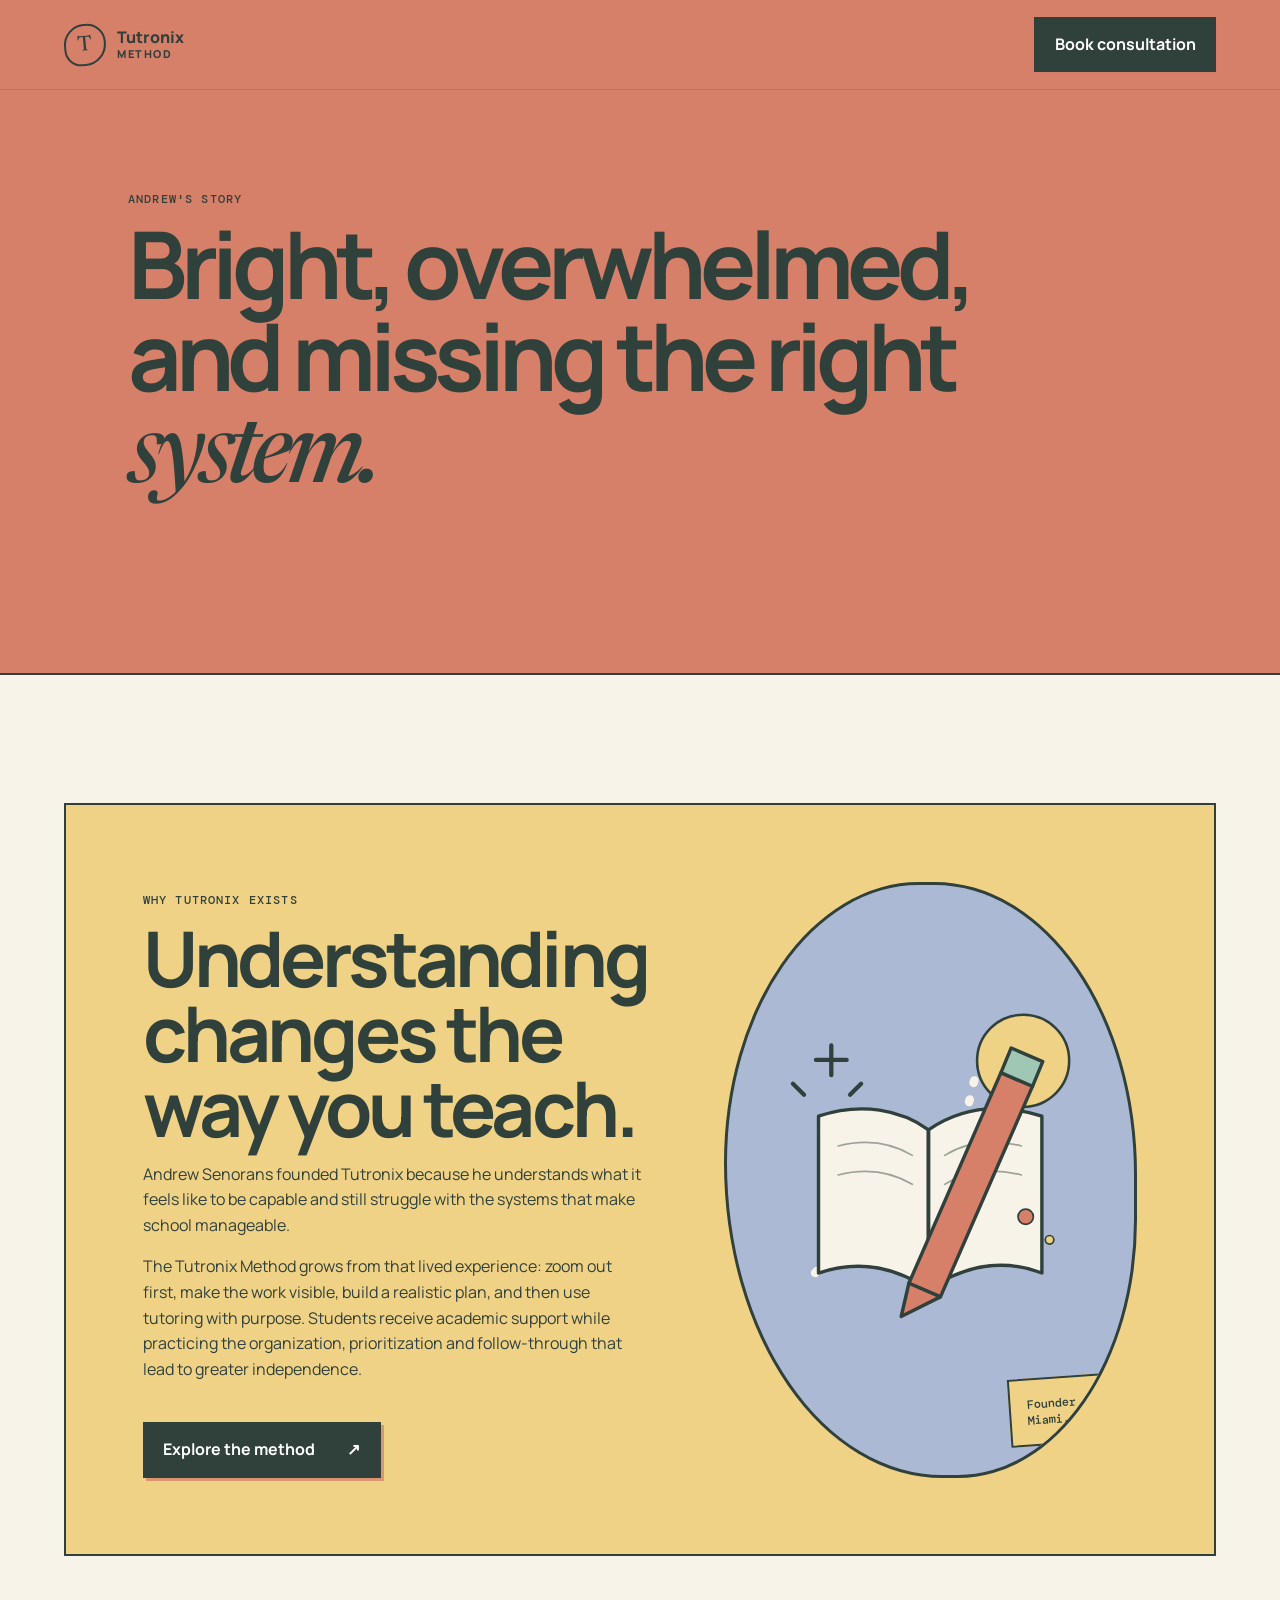
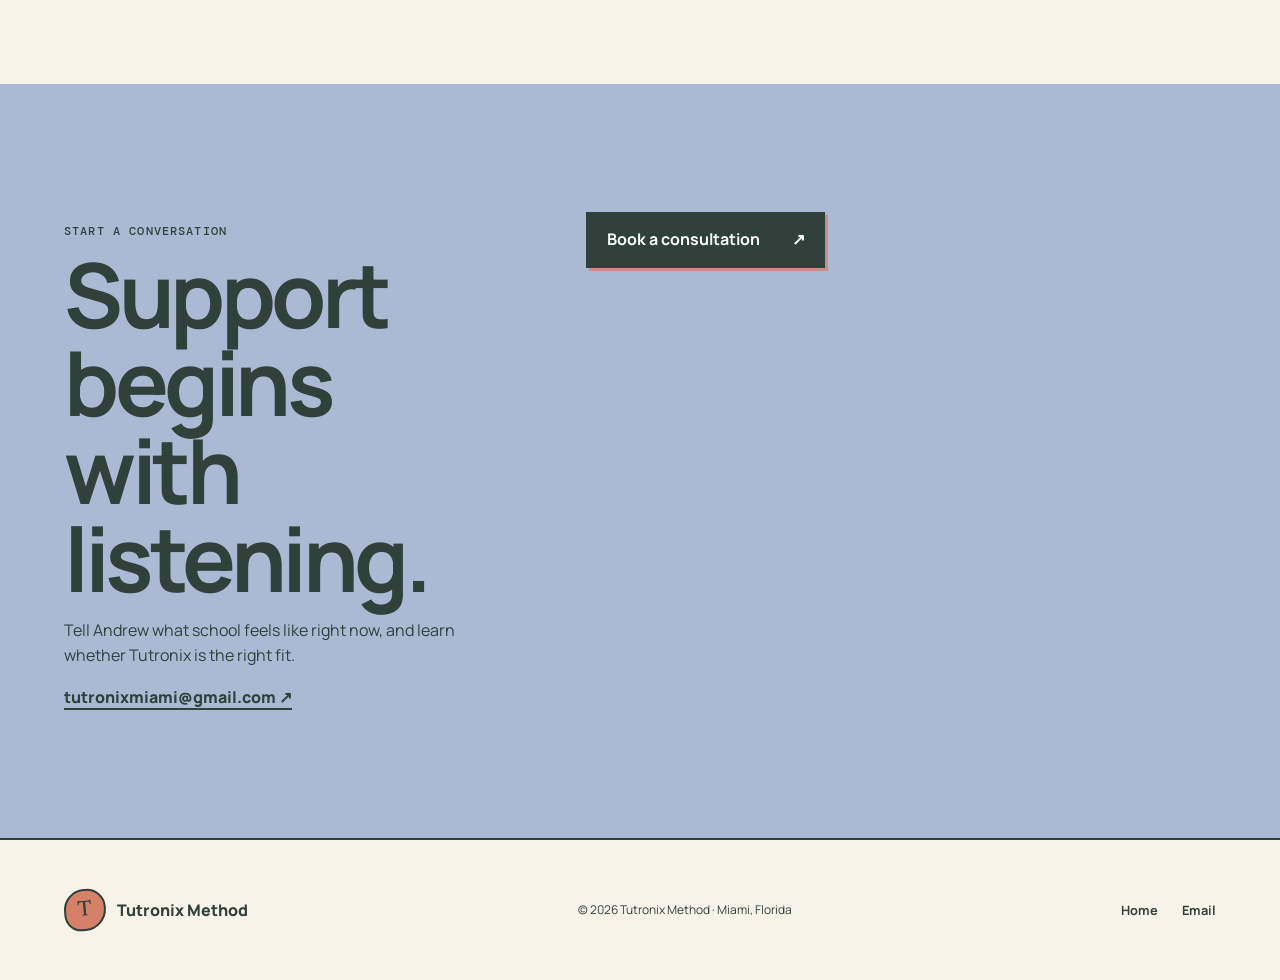
==== commit 8cf51abb: "Replace founder initials with planning illustration" ====
--- a/about.html
+++ b/about.html
@@ -5,13 +5,13 @@
   <title>Andrew's Story | Tutronix Method</title>
   <link rel="preconnect" href="https://fonts.googleapis.com"><link rel="preconnect" href="https://fonts.gstatic.com" crossorigin>
   <link href="https://fonts.googleapis.com/css2?family=DM+Mono:wght@400;500&family=Manrope:wght@400;600;700;800&family=Newsreader:ital,opsz,wght@0,6..72,500;1,6..72,500&display=swap" rel="stylesheet">
-  <link rel="stylesheet" href="styles.css?v=20260729-1"><link rel="stylesheet" href="theme.css?v=20260729-4"><script src="script.js?v=20260729-1" defer></script>
+  <link rel="stylesheet" href="styles.css?v=20260729-1"><link rel="stylesheet" href="theme.css?v=20260729-4"><link rel="stylesheet" href="portrait.css?v=20260729-1"><script src="script.js?v=20260729-1" defer></script>
 </head>
 <body>
   <header class="nav"><a class="brand" href="index.html"><span class="brand-mark">T</span><span>Tutronix<br><small>Method</small></span></a><a class="nav-cta" href="index.html#contact">Book consultation</a></header>
   <main>
     <section class="manifesto" style="padding-top:180px;background:var(--orange)"><p class="section-no">ANDREW'S STORY</p><h1 style="max-width:1000px">Bright, overwhelmed, and missing the right <em style="color:var(--ink)">system.</em></h1></section>
-    <section class="story" style="margin-top:10vw;background:var(--yellow)"><div><p class="section-no">WHY TUTRONIX EXISTS</p><h2>Understanding changes the way you teach.</h2><p>Andrew Senorans founded Tutronix because he understands what it feels like to be capable and still struggle with the systems that make school manageable.</p><p>The Tutronix Method grows from that lived experience: zoom out first, make the work visible, build a realistic plan, and then use tutoring with purpose. Students receive academic support while practicing the organization, prioritization and follow-through that lead to greater independence.</p><a class="button dark" href="index.html#method">Explore the method <span>↗</span></a></div><div class="portrait"><span>AS</span><i>Founder / Tutor<br>Miami, Florida</i></div></section>
+    <section class="story" style="margin-top:10vw;background:var(--yellow)"><div><p class="section-no">WHY TUTRONIX EXISTS</p><h2>Understanding changes the way you teach.</h2><p>Andrew Senorans founded Tutronix because he understands what it feels like to be capable and still struggle with the systems that make school manageable.</p><p>The Tutronix Method grows from that lived experience: zoom out first, make the work visible, build a realistic plan, and then use tutoring with purpose. Students receive academic support while practicing the organization, prioritization and follow-through that lead to greater independence.</p><a class="button dark" href="index.html#method">Explore the method <span>↗</span></a></div><div class="portrait portrait-art" role="img" aria-label="Illustration of a planner, pencil, and a clear path forward"><svg viewBox="0 0 420 460" aria-hidden="true"><circle class="portrait-sun" cx="318" cy="90" r="54"></circle><path class="portrait-path" d="M74 339C109 302 132 316 151 280C168 248 138 224 170 195C200 168 235 190 250 153C258 134 257 113 269 95"></path><g class="portrait-book"><path d="M78 155C129 138 175 148 207 171V358C168 332 125 323 78 339Z"></path><path d="M207 171C245 145 289 139 340 155V339C295 322 251 329 207 358Z"></path><path d="M207 171V358"></path><path d="M101 190C137 181 166 188 188 201M101 224C137 215 166 222 188 235M226 201C250 186 280 181 316 190M226 235C250 220 280 215 316 224"></path></g><g class="portrait-pencil"><path d="M292 104L329 120L221 367L184 351Z"></path><path d="M184 351L221 367L175 390Z"></path><path d="M292 104L329 120L341 91L304 75Z"></path></g><path class="portrait-spark" d="M93 107V72M75 89H111M115 130L128 117M61 130L48 117"></path><circle class="portrait-dot one" cx="321" cy="273" r="9"></circle><circle class="portrait-dot two" cx="349" cy="300" r="5"></circle></svg><i>Founder / Tutor<br>Miami, Florida</i></div></section>
     <section class="contact"><div class="contact-copy"><p class="section-no">START A CONVERSATION</p><h2>Support begins with listening.</h2><p>Tell Andrew what school feels like right now, and learn whether Tutronix is the right fit.</p><a href="mailto:tutronixmiami@gmail.com">tutronixmiami@gmail.com ↗</a></div><div><a class="button" href="index.html#contact">Book a consultation <span>↗</span></a></div></section>
   </main>
   <footer><a class="brand" href="index.html"><span class="brand-mark">T</span><span>Tutronix Method</span></a><p>© 2026 Tutronix Method · Miami, Florida</p><div><a href="index.html">Home</a><a href="mailto:tutronixmiami@gmail.com">Email</a></div></footer>
--- a/portrait.css
+++ b/portrait.css
@@ -0,0 +1,89 @@
+.portrait-art {
+  overflow: hidden;
+  background: #acb9d5;
+}
+
+.portrait-art > svg {
+  width: min(88%, 430px);
+  overflow: visible;
+}
+
+.portrait-art .portrait-sun {
+  fill: #efd286;
+  stroke: var(--ink);
+  stroke-width: 3;
+}
+
+.portrait-art .portrait-path {
+  fill: none;
+  stroke: #f8f3e9;
+  stroke-width: 10;
+  stroke-linecap: round;
+  stroke-dasharray: 3 20;
+}
+
+.portrait-art .portrait-book {
+  fill: #f8f3e9;
+  stroke: var(--ink);
+  stroke-width: 4;
+  stroke-linecap: round;
+  stroke-linejoin: round;
+}
+
+.portrait-art .portrait-book path:nth-child(n+4) {
+  fill: none;
+  stroke-width: 2;
+  opacity: .45;
+}
+
+.portrait-art .portrait-pencil {
+  fill: #d67f69;
+  stroke: var(--ink);
+  stroke-width: 4;
+  stroke-linejoin: round;
+}
+
+.portrait-art .portrait-pencil path:last-child {
+  fill: #9fc7b4;
+}
+
+.portrait-art .portrait-spark {
+  fill: none;
+  stroke: var(--ink);
+  stroke-width: 5;
+  stroke-linecap: round;
+}
+
+.portrait-art .portrait-dot {
+  fill: #d67f69;
+  stroke: var(--ink);
+  stroke-width: 2;
+}
+
+.portrait-art .portrait-dot.two {
+  fill: #efd286;
+}
+
+@media (prefers-reduced-motion: no-preference) {
+  .portrait-art .portrait-pencil {
+    animation: pencil-float 4s ease-in-out infinite;
+    transform-box: fill-box;
+    transform-origin: center;
+  }
+
+  .portrait-art .portrait-sun {
+    animation: sun-pulse 5s ease-in-out infinite;
+    transform-box: fill-box;
+    transform-origin: center;
+  }
+}
+
+@keyframes pencil-float {
+  0%, 100% { transform: translateY(0) rotate(0); }
+  50% { transform: translateY(-7px) rotate(1deg); }
+}
+
+@keyframes sun-pulse {
+  0%, 100% { transform: scale(1); }
+  50% { transform: scale(1.06); }
+}
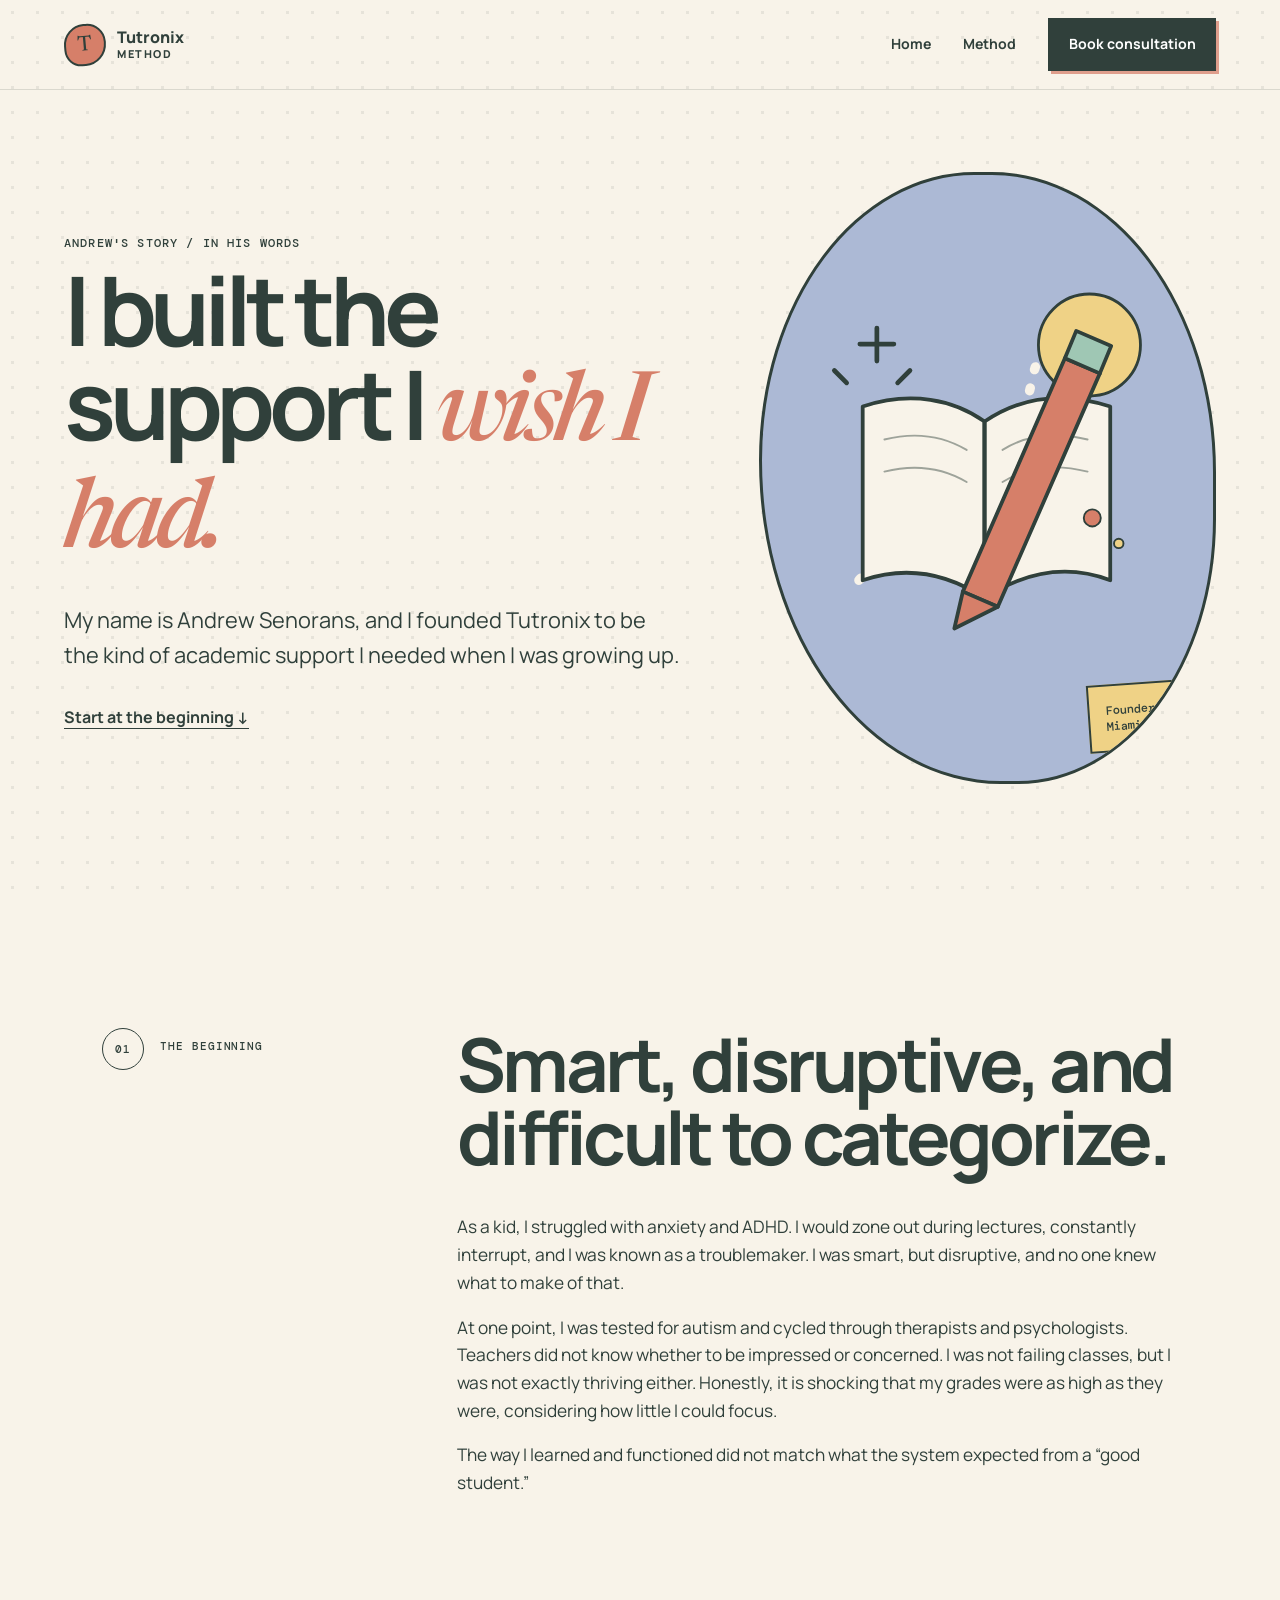
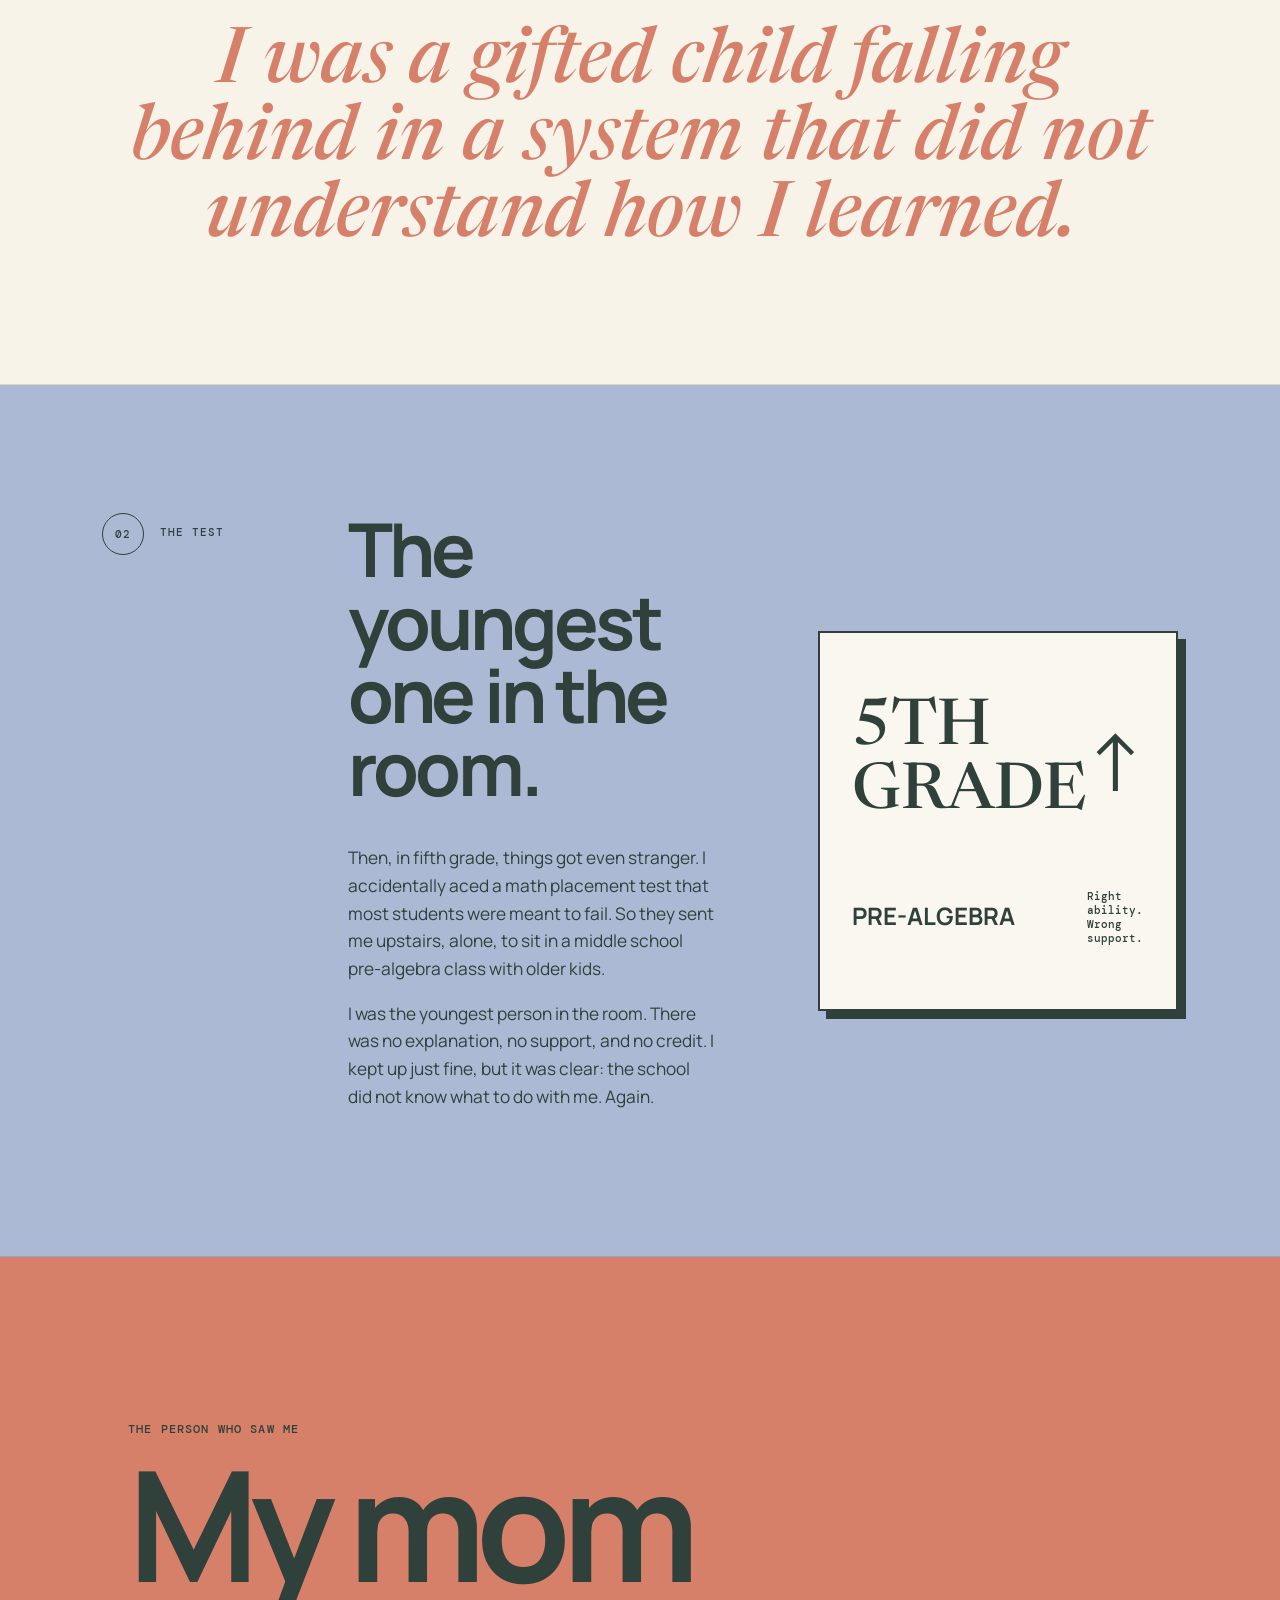
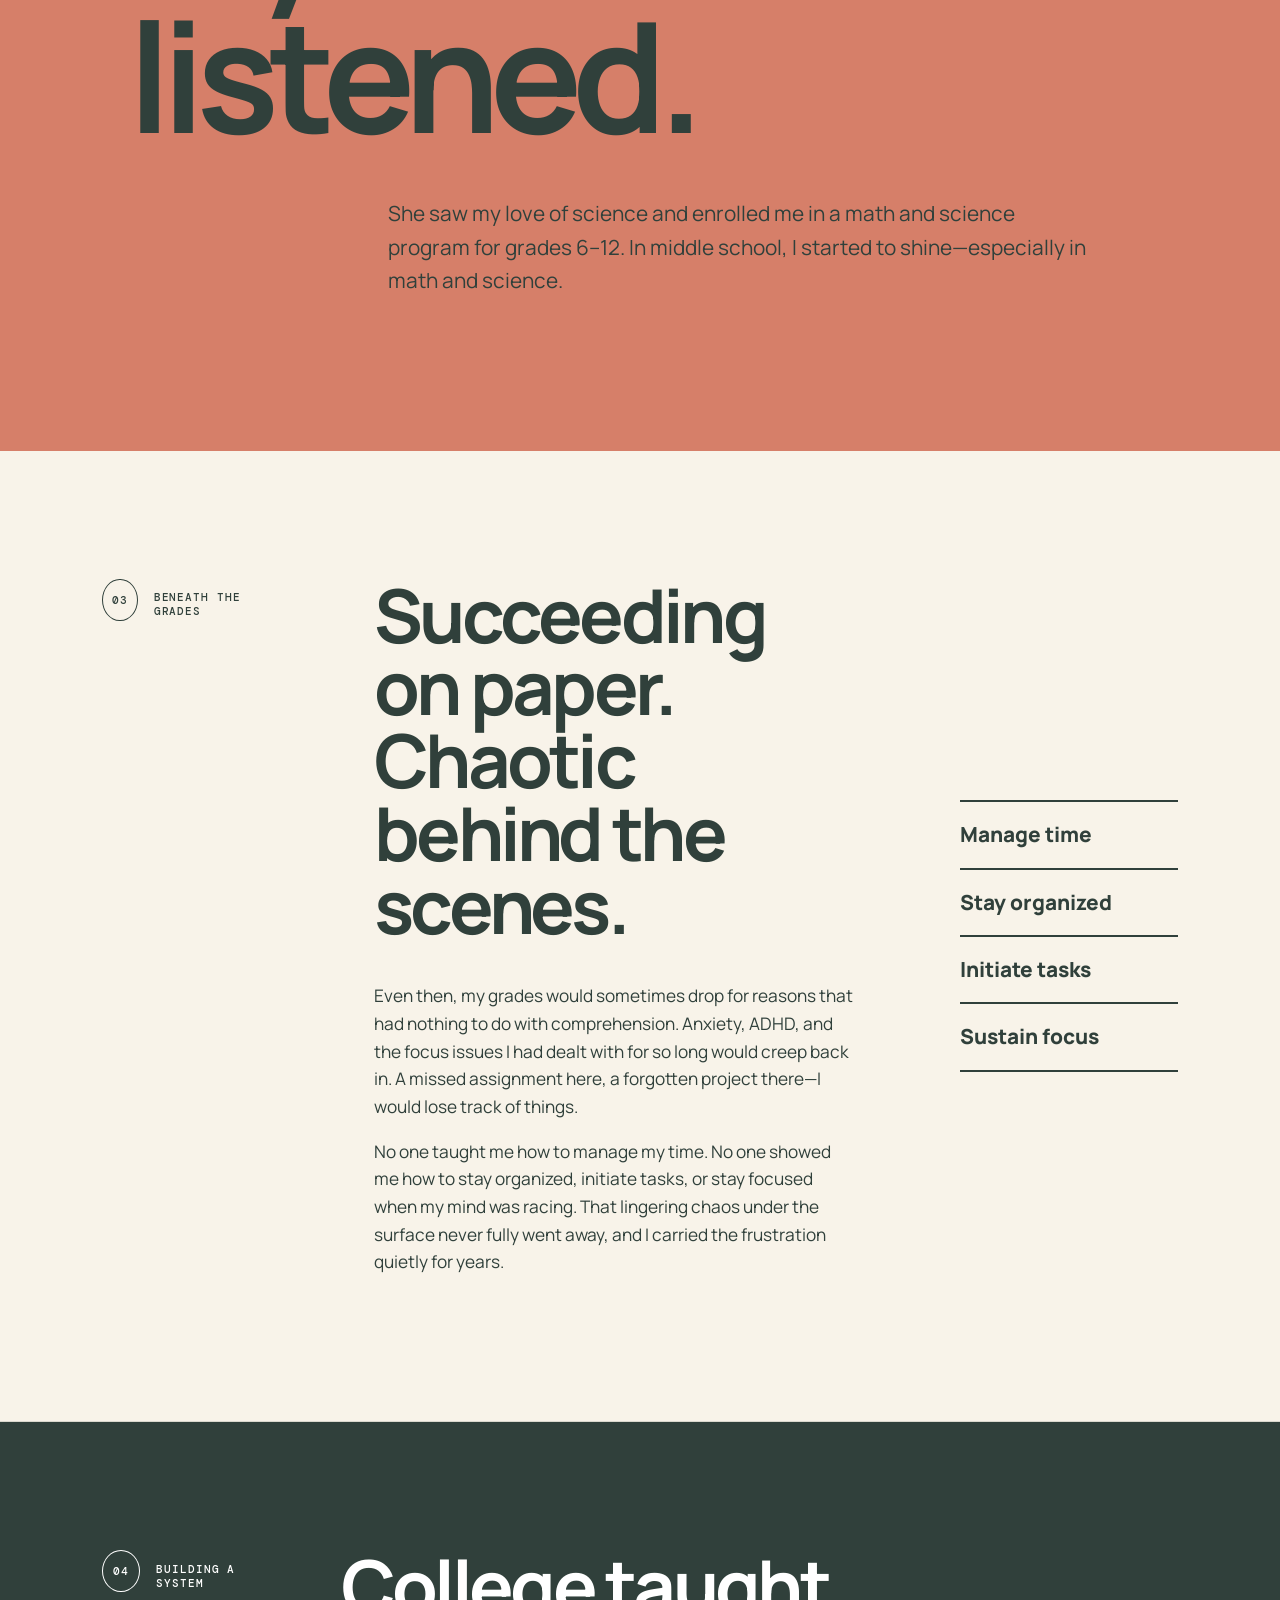
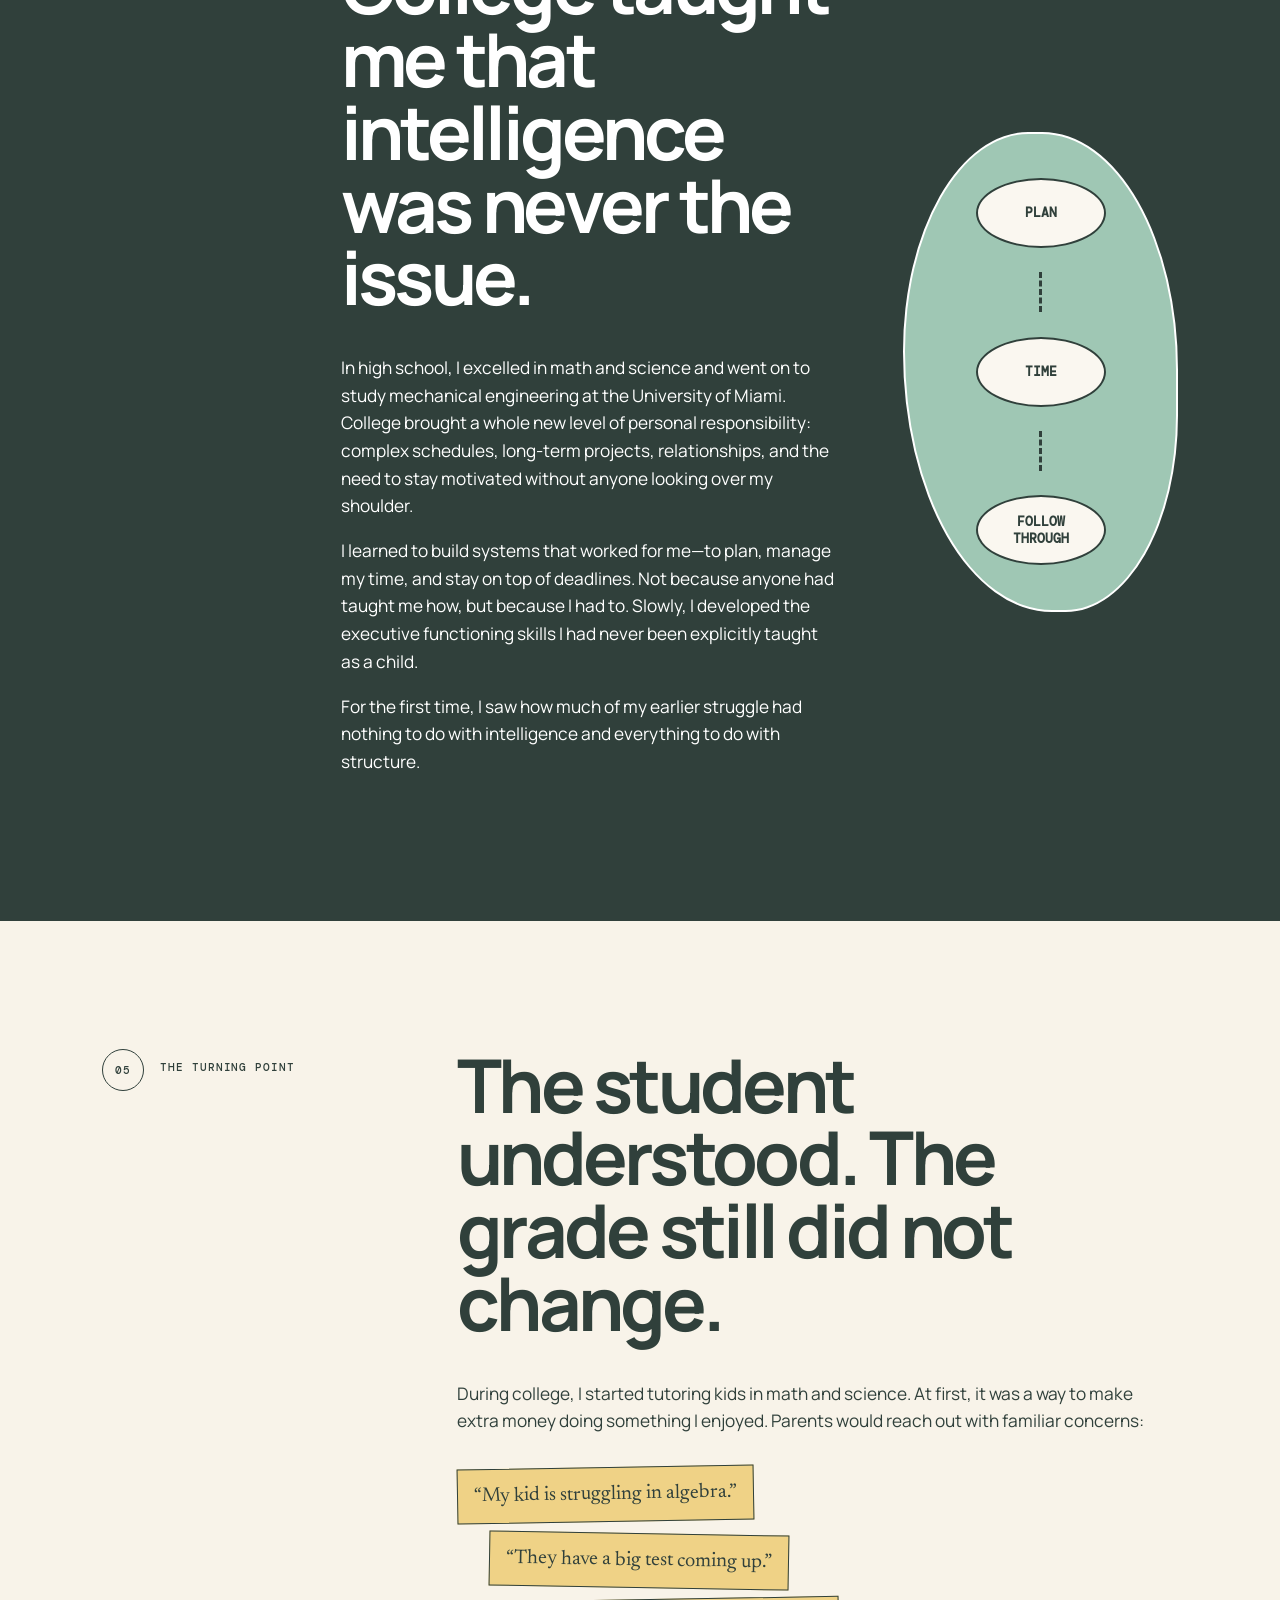
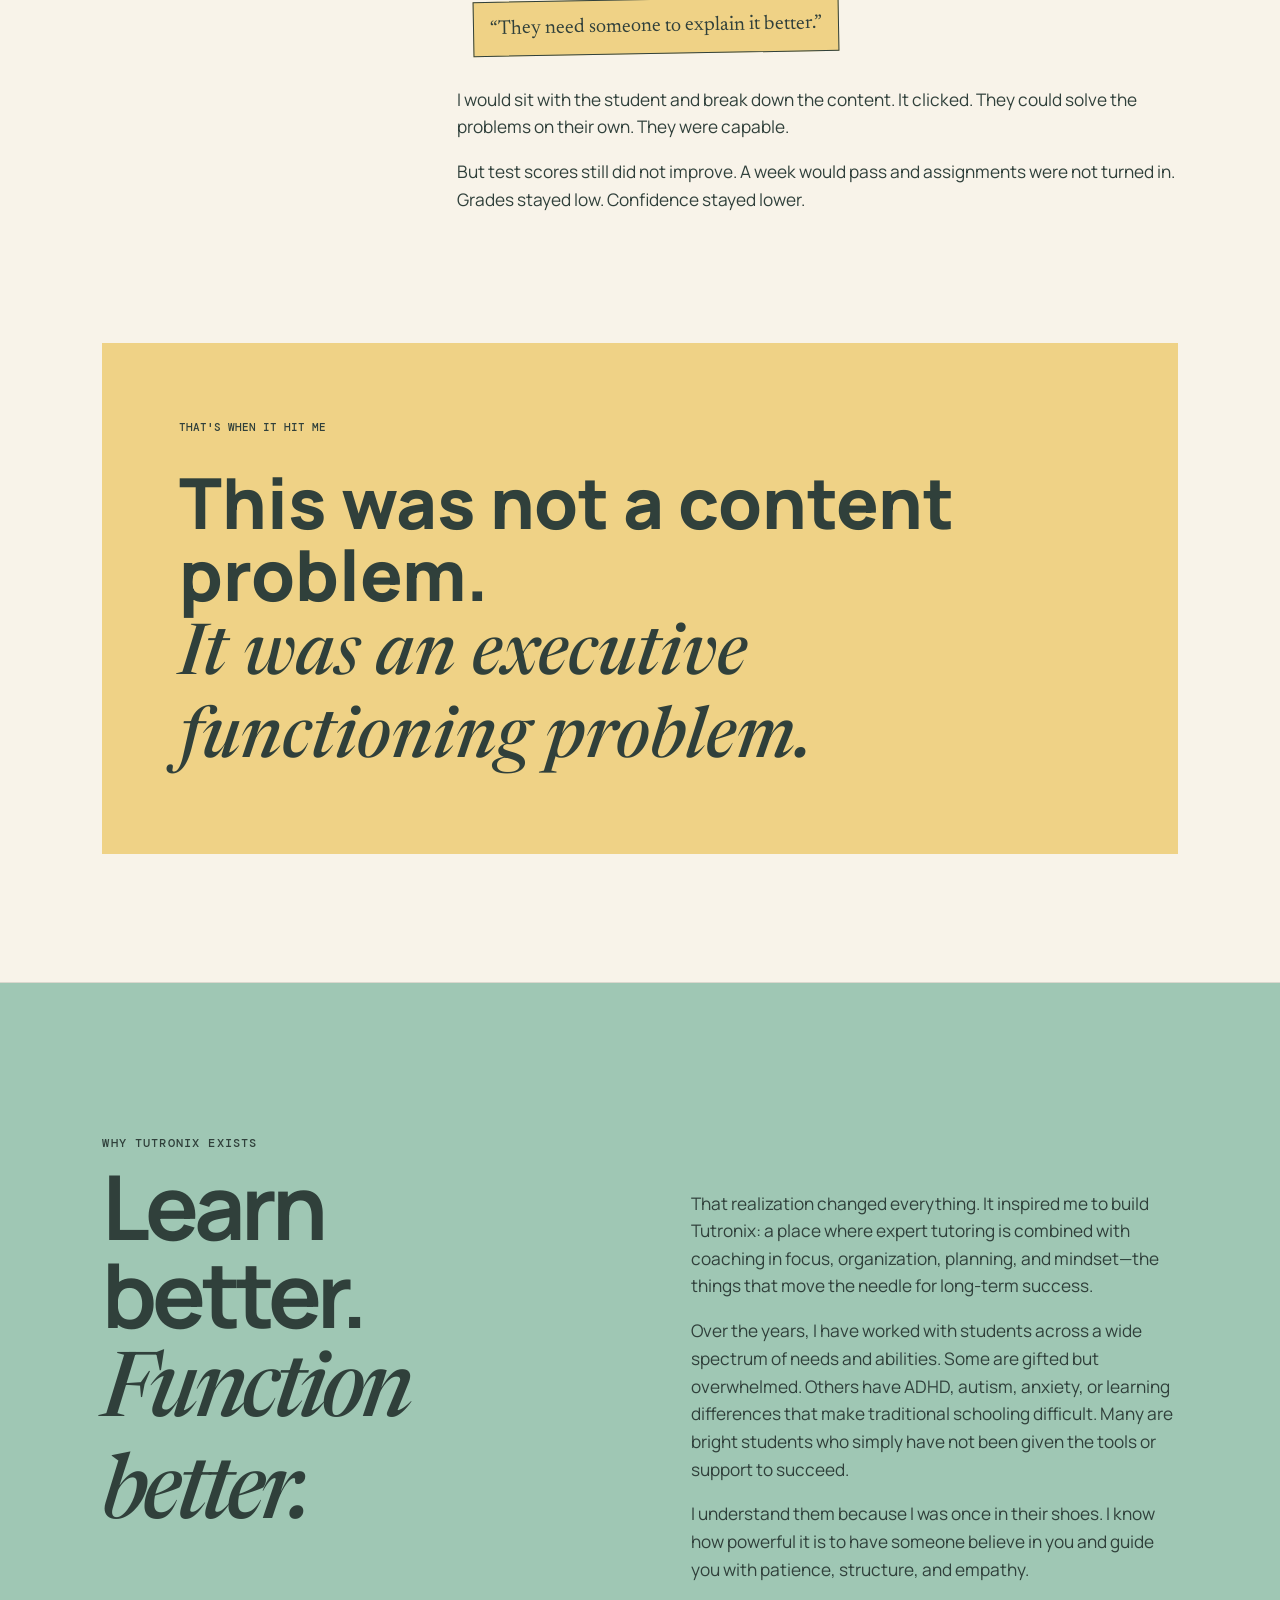
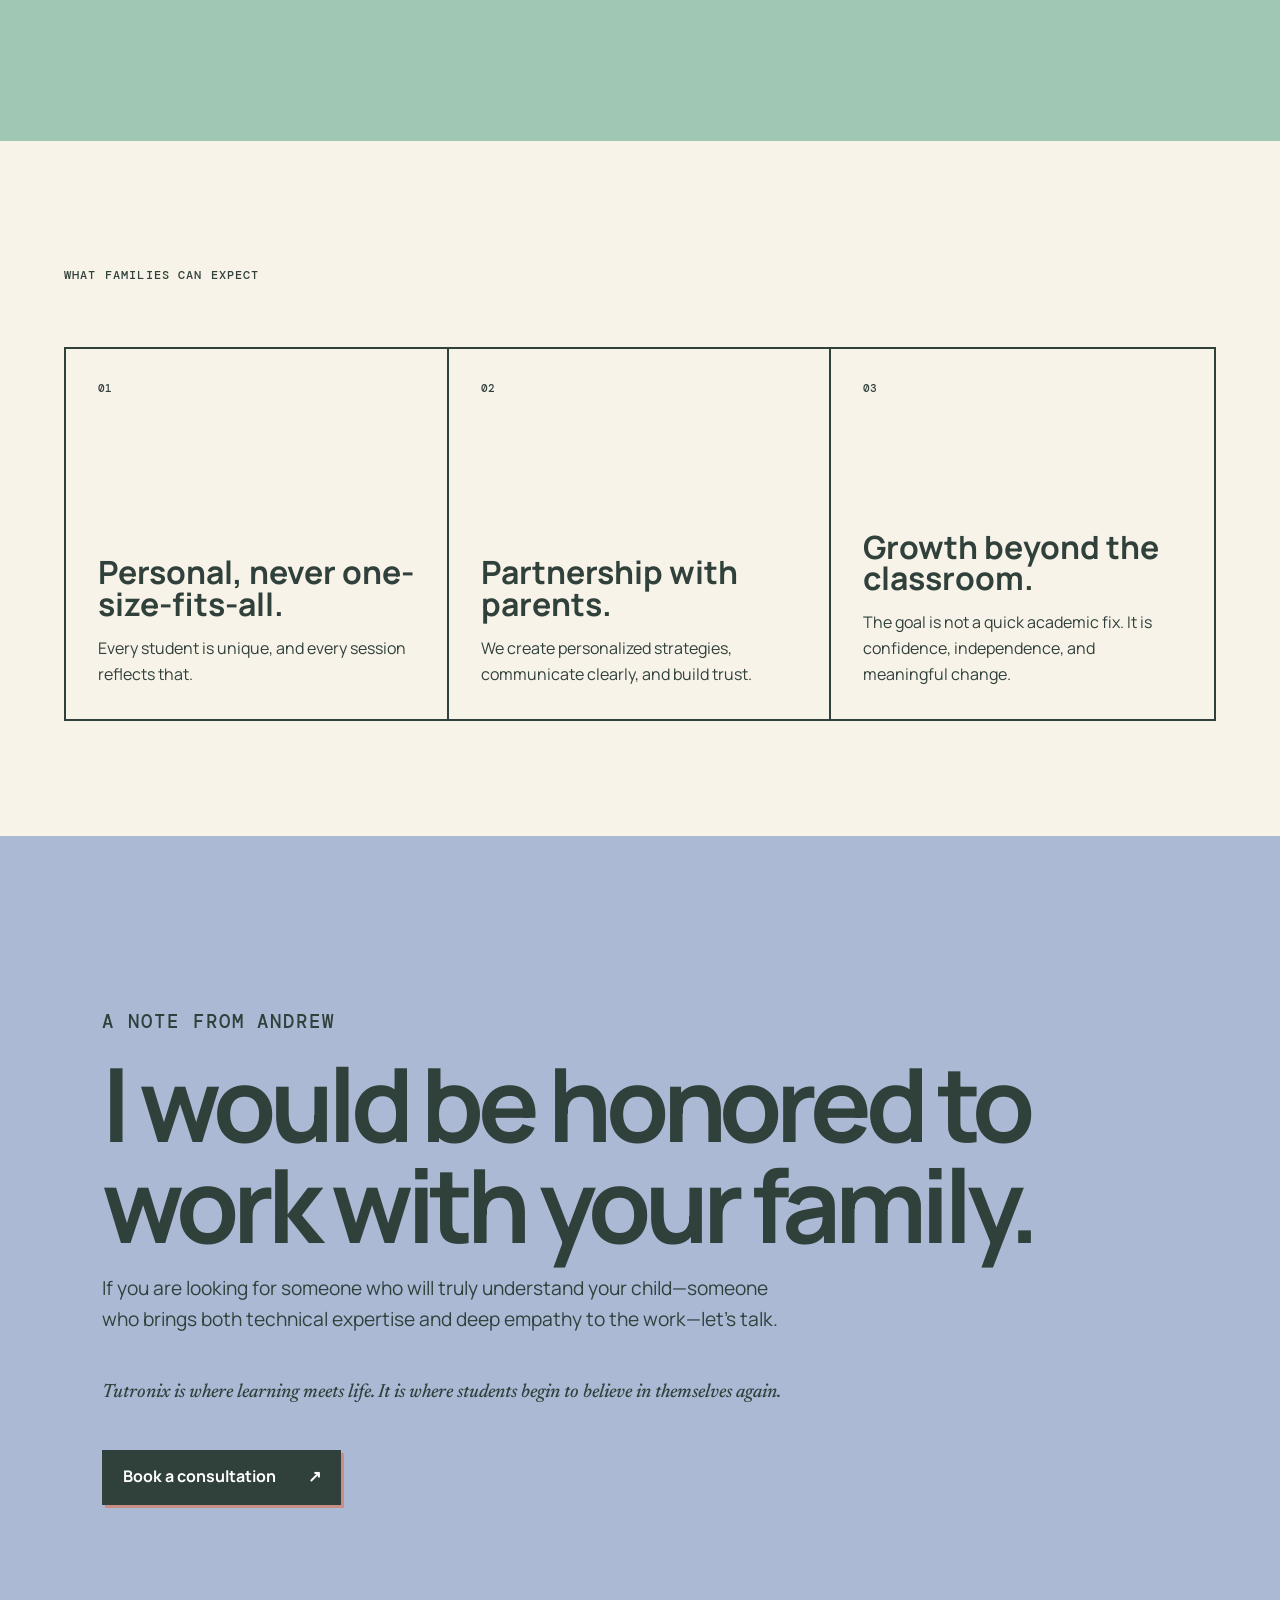
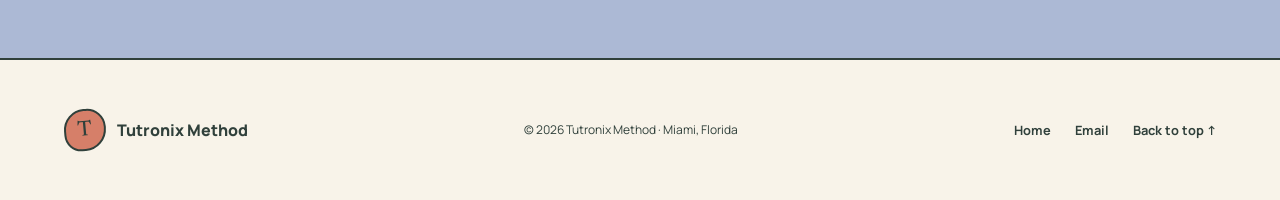
==== commit 1c105350: "Expand Andrew founder story" ====
--- a/about.html
+++ b/about.html
@@ -2,18 +2,67 @@
 <html lang="en">
 <head>
   <meta charset="utf-8"><meta name="viewport" content="width=device-width,initial-scale=1">
+  <meta name="description" content="Andrew Senorans founded Tutronix to give bright, overwhelmed students the patient, structured academic support he wished he had growing up.">
   <title>Andrew's Story | Tutronix Method</title>
   <link rel="preconnect" href="https://fonts.googleapis.com"><link rel="preconnect" href="https://fonts.gstatic.com" crossorigin>
   <link href="https://fonts.googleapis.com/css2?family=DM+Mono:wght@400;500&family=Manrope:wght@400;600;700;800&family=Newsreader:ital,opsz,wght@0,6..72,500;1,6..72,500&display=swap" rel="stylesheet">
-  <link rel="stylesheet" href="styles.css?v=20260729-1"><link rel="stylesheet" href="theme.css?v=20260729-4"><link rel="stylesheet" href="portrait.css?v=20260729-1"><script src="script.js?v=20260729-1" defer></script>
+  <link rel="stylesheet" href="styles.css?v=20260729-1"><link rel="stylesheet" href="theme.css?v=20260729-4"><link rel="stylesheet" href="portrait.css?v=20260729-1"><link rel="stylesheet" href="about.css?v=20260729-1"><script src="script.js?v=20260729-1" defer></script>
 </head>
-<body>
-  <header class="nav"><a class="brand" href="index.html"><span class="brand-mark">T</span><span>Tutronix<br><small>Method</small></span></a><a class="nav-cta" href="index.html#contact">Book consultation</a></header>
-  <main>
-    <section class="manifesto" style="padding-top:180px;background:var(--orange)"><p class="section-no">ANDREW'S STORY</p><h1 style="max-width:1000px">Bright, overwhelmed, and missing the right <em style="color:var(--ink)">system.</em></h1></section>
-    <section class="story" style="margin-top:10vw;background:var(--yellow)"><div><p class="section-no">WHY TUTRONIX EXISTS</p><h2>Understanding changes the way you teach.</h2><p>Andrew Senorans founded Tutronix because he understands what it feels like to be capable and still struggle with the systems that make school manageable.</p><p>The Tutronix Method grows from that lived experience: zoom out first, make the work visible, build a realistic plan, and then use tutoring with purpose. Students receive academic support while practicing the organization, prioritization and follow-through that lead to greater independence.</p><a class="button dark" href="index.html#method">Explore the method <span>↗</span></a></div><div class="portrait portrait-art" role="img" aria-label="Illustration of a planner, pencil, and a clear path forward"><svg viewBox="0 0 420 460" aria-hidden="true"><circle class="portrait-sun" cx="318" cy="90" r="54"></circle><path class="portrait-path" d="M74 339C109 302 132 316 151 280C168 248 138 224 170 195C200 168 235 190 250 153C258 134 257 113 269 95"></path><g class="portrait-book"><path d="M78 155C129 138 175 148 207 171V358C168 332 125 323 78 339Z"></path><path d="M207 171C245 145 289 139 340 155V339C295 322 251 329 207 358Z"></path><path d="M207 171V358"></path><path d="M101 190C137 181 166 188 188 201M101 224C137 215 166 222 188 235M226 201C250 186 280 181 316 190M226 235C250 220 280 215 316 224"></path></g><g class="portrait-pencil"><path d="M292 104L329 120L221 367L184 351Z"></path><path d="M184 351L221 367L175 390Z"></path><path d="M292 104L329 120L341 91L304 75Z"></path></g><path class="portrait-spark" d="M93 107V72M75 89H111M115 130L128 117M61 130L48 117"></path><circle class="portrait-dot one" cx="321" cy="273" r="9"></circle><circle class="portrait-dot two" cx="349" cy="300" r="5"></circle></svg><i>Founder / Tutor<br>Miami, Florida</i></div></section>
-    <section class="contact"><div class="contact-copy"><p class="section-no">START A CONVERSATION</p><h2>Support begins with listening.</h2><p>Tell Andrew what school feels like right now, and learn whether Tutronix is the right fit.</p><a href="mailto:tutronixmiami@gmail.com">tutronixmiami@gmail.com ↗</a></div><div><a class="button" href="index.html#contact">Book a consultation <span>↗</span></a></div></section>
+<body class="about-page">
+  <a class="skip" href="#story">Skip to Andrew's story</a>
+  <header class="nav"><a class="brand" href="index.html"><span class="brand-mark">T</span><span>Tutronix<br><small>Method</small></span></a><nav><a href="index.html">Home</a><a href="index.html#method">Method</a><a class="nav-cta" href="index.html#contact">Book consultation</a></nav></header>
+  <main id="story">
+    <section class="about-hero">
+      <div class="about-hero-copy reveal"><p class="section-no">ANDREW'S STORY / IN HIS WORDS</p><h1>I built the support I <em>wish I had.</em></h1><p class="about-deck">My name is Andrew Senorans, and I founded Tutronix to be the kind of academic support I needed when I was growing up.</p><a class="text-link" href="#beginning">Start at the beginning ↓</a></div>
+      <div class="portrait portrait-art about-portrait reveal" role="img" aria-label="Illustration of a planner, pencil, and a clear path forward"><svg viewBox="0 0 420 460" aria-hidden="true"><circle class="portrait-sun" cx="318" cy="90" r="54"></circle><path class="portrait-path" d="M74 339C109 302 132 316 151 280C168 248 138 224 170 195C200 168 235 190 250 153C258 134 257 113 269 95"></path><g class="portrait-book"><path d="M78 155C129 138 175 148 207 171V358C168 332 125 323 78 339Z"></path><path d="M207 171C245 145 289 139 340 155V339C295 322 251 329 207 358Z"></path><path d="M207 171V358"></path><path d="M101 190C137 181 166 188 188 201M101 224C137 215 166 222 188 235M226 201C250 186 280 181 316 190M226 235C250 220 280 215 316 224"></path></g><g class="portrait-pencil"><path d="M292 104L329 120L221 367L184 351Z"></path><path d="M184 351L221 367L175 390Z"></path><path d="M292 104L329 120L341 91L304 75Z"></path></g><path class="portrait-spark" d="M93 107V72M75 89H111M115 130L128 117M61 130L48 117"></path><circle class="portrait-dot one" cx="321" cy="273" r="9"></circle><circle class="portrait-dot two" cx="349" cy="300" r="5"></circle></svg><i>Founder / Tutor<br>Miami, Florida</i></div>
+    </section>
+
+    <section class="story-chapter childhood" id="beginning">
+      <div class="chapter-label reveal"><span>01</span><p>THE BEGINNING</p></div>
+      <div class="story-prose reveal"><h2>Smart, disruptive, and difficult to categorize.</h2><p>As a kid, I struggled with anxiety and ADHD. I would zone out during lectures, constantly interrupt, and I was known as a troublemaker. I was smart, but disruptive, and no one knew what to make of that.</p><p>At one point, I was tested for autism and cycled through therapists and psychologists. Teachers did not know whether to be impressed or concerned. I was not failing classes, but I was not exactly thriving either. Honestly, it is shocking that my grades were as high as they were, considering how little I could focus.</p><p>The way I learned and functioned did not match what the system expected from a “good student.”</p></div>
+      <blockquote class="pull-quote reveal">I was a gifted child falling behind in a system that did not understand how I learned.</blockquote>
+    </section>
+
+    <section class="story-chapter placement">
+      <div class="chapter-label reveal"><span>02</span><p>THE TEST</p></div>
+      <div class="story-prose reveal"><h2>The youngest one in the room.</h2><p>Then, in fifth grade, things got even stranger. I accidentally aced a math placement test that most students were meant to fail. So they sent me upstairs, alone, to sit in a middle school pre-algebra class with older kids.</p><p>I was the youngest person in the room. There was no explanation, no support, and no credit. I kept up just fine, but it was clear: the school did not know what to do with me. Again.</p></div>
+      <div class="placement-card reveal" aria-hidden="true"><span>5TH<br>GRADE</span><div>↑</div><strong>PRE-ALGEBRA</strong><small>Right ability.<br>Wrong support.</small></div>
+    </section>
+
+    <section class="mother-moment reveal"><p class="section-no">THE PERSON WHO SAW ME</p><h2>My mom listened.</h2><p>She saw my love of science and enrolled me in a math and science program for grades 6–12. In middle school, I started to shine—especially in math and science.</p></section>
+
+    <section class="story-chapter underneath">
+      <div class="chapter-label reveal"><span>03</span><p>BENEATH THE GRADES</p></div>
+      <div class="story-prose reveal"><h2>Succeeding on paper. Chaotic behind the scenes.</h2><p>Even then, my grades would sometimes drop for reasons that had nothing to do with comprehension. Anxiety, ADHD, and the focus issues I had dealt with for so long would creep back in. A missed assignment here, a forgotten project there—I would lose track of things.</p><p>No one taught me how to manage my time. No one showed me how to stay organized, initiate tasks, or stay focused when my mind was racing. That lingering chaos under the surface never fully went away, and I carried the frustration quietly for years.</p></div>
+      <ul class="missing-tools reveal" aria-label="Skills Andrew had not yet been taught"><li>Manage time</li><li>Stay organized</li><li>Initiate tasks</li><li>Sustain focus</li></ul>
+    </section>
+
+    <section class="engineering chapter-band">
+      <div class="chapter-label reveal"><span>04</span><p>BUILDING A SYSTEM</p></div>
+      <div class="band-copy reveal"><h2>College taught me that intelligence was never the issue.</h2><p>In high school, I excelled in math and science and went on to study mechanical engineering at the University of Miami. College brought a whole new level of personal responsibility: complex schedules, long-term projects, relationships, and the need to stay motivated without anyone looking over my shoulder.</p><p>I learned to build systems that worked for me—to plan, manage my time, and stay on top of deadlines. Not because anyone had taught me how, but because I had to. Slowly, I developed the executive functioning skills I had never been explicitly taught as a child.</p><p>For the first time, I saw how much of my earlier struggle had nothing to do with intelligence and everything to do with structure.</p></div>
+      <div class="system-sketch reveal" aria-hidden="true"><span>PLAN</span><i></i><span>TIME</span><i></i><span>FOLLOW<br>THROUGH</span></div>
+    </section>
+
+    <section class="story-chapter tutoring">
+      <div class="chapter-label reveal"><span>05</span><p>THE TURNING POINT</p></div>
+      <div class="story-prose reveal"><h2>The student understood. The grade still did not change.</h2><p>During college, I started tutoring kids in math and science. At first, it was a way to make extra money doing something I enjoyed. Parents would reach out with familiar concerns:</p><div class="parent-quotes"><q>My kid is struggling in algebra.</q><q>They have a big test coming up.</q><q>They need someone to explain it better.</q></div><p>I would sit with the student and break down the content. It clicked. They could solve the problems on their own. They were capable.</p><p>But test scores still did not improve. A week would pass and assignments were not turned in. Grades stayed low. Confidence stayed lower.</p></div>
+      <blockquote class="realization reveal"><span>THAT'S WHEN IT HIT ME</span>This was not a content problem.<br><em>It was an executive functioning problem.</em></blockquote>
+    </section>
+
+    <section class="why-tutronix">
+      <div class="why-heading reveal"><p class="section-no">WHY TUTRONIX EXISTS</p><h2>Learn better.<br><i>Function better.</i></h2></div>
+      <div class="why-copy reveal"><p>That realization changed everything. It inspired me to build Tutronix: a place where expert tutoring is combined with coaching in focus, organization, planning, and mindset—the things that move the needle for long-term success.</p><p>Over the years, I have worked with students across a wide spectrum of needs and abilities. Some are gifted but overwhelmed. Others have ADHD, autism, anxiety, or learning differences that make traditional schooling difficult. Many are bright students who simply have not been given the tools or support to succeed.</p><p>I understand them because I was once in their shoes. I know how powerful it is to have someone believe in you and guide you with patience, structure, and empathy.</p></div>
+    </section>
+
+    <section class="beliefs">
+      <p class="section-no reveal">WHAT FAMILIES CAN EXPECT</p>
+      <div class="belief-grid"><article class="reveal"><span>01</span><h3>Personal, never one-size-fits-all.</h3><p>Every student is unique, and every session reflects that.</p></article><article class="reveal"><span>02</span><h3>Partnership with parents.</h3><p>We create personalized strategies, communicate clearly, and build trust.</p></article><article class="reveal"><span>03</span><h3>Growth beyond the classroom.</h3><p>The goal is not a quick academic fix. It is confidence, independence, and meaningful change.</p></article></div>
+    </section>
+
+    <section class="about-closing">
+      <div class="closing-copy reveal"><p class="section-no">A NOTE FROM ANDREW</p><h2>I would be honored to work with your family.</h2><p>If you are looking for someone who will truly understand your child—someone who brings both technical expertise and deep empathy to the work—let's talk.</p><p class="closing-line">Tutronix is where learning meets life. It is where students begin to believe in themselves again.</p><a class="button" href="index.html#contact">Book a consultation <span>↗</span></a></div>
+    </section>
   </main>
-  <footer><a class="brand" href="index.html"><span class="brand-mark">T</span><span>Tutronix Method</span></a><p>© 2026 Tutronix Method · Miami, Florida</p><div><a href="index.html">Home</a><a href="mailto:tutronixmiami@gmail.com">Email</a></div></footer>
+  <footer><a class="brand" href="index.html"><span class="brand-mark">T</span><span>Tutronix Method</span></a><p>© 2026 Tutronix Method · Miami, Florida</p><div><a href="index.html">Home</a><a href="mailto:tutronixmiami@gmail.com">Email</a><a href="#story">Back to top ↑</a></div></footer>
 </body>
 </html>
--- a/about.css
+++ b/about.css
@@ -0,0 +1,26 @@
+.about-page { background: var(--paper); }
+.about-page .nav { position: absolute; }
+.about-hero { min-height: 100svh; padding: 145px 5vw 7vw; display: grid; grid-template-columns: 1.15fr .85fr; gap: 6vw; align-items: center; background: radial-gradient(circle,rgba(48,64,59,.09) 1.5px,transparent 2px) 0 0/25px 25px,var(--paper); }
+.about-hero h1 { font-size: clamp(4rem,7.5vw,8.5rem); }
+.about-deck { max-width: 650px; margin: 2rem 0; font-size: clamp(1.1rem,1.7vw,1.45rem); }
+.about-portrait { height: min(620px,68vh); min-height: 450px; }
+.story-chapter { padding: 10vw 8vw; display: grid; grid-template-columns: .35fr 1fr; gap: 3rem 8vw; border-bottom: 1px solid var(--line); }
+.chapter-label { display: flex; gap: 1rem; align-items: flex-start; font: 500 .7rem DM Mono; letter-spacing: .08em; }
+.chapter-label span { display: grid; place-items: center; width: 42px; height: 42px; border: 1px solid; border-radius: 50%; }
+.story-prose { max-width: 820px; }
+.story-prose h2,.band-copy h2 { margin-bottom: 2.5rem; font-size: clamp(3rem,5.8vw,6.8rem); letter-spacing: -.05em; }
+.story-prose p,.band-copy p,.why-copy p { font-size: clamp(1.05rem,1.35vw,1.25rem); }
+.pull-quote { grid-column: 1/-1; max-width: 1250px; margin: 4rem auto 0; border: 0; font: italic 500 clamp(3rem,6vw,7rem)/1 Newsreader; text-align: center; color: var(--orange); }
+.placement { background: var(--blue); grid-template-columns: .35fr .9fr .55fr; }
+.placement-card { align-self: center; min-height: 380px; padding: 2rem; display: grid; grid-template-columns: 1fr auto; align-items: center; border: 2px solid; background: var(--cream); box-shadow: 8px 8px 0 var(--ink); transform: rotate(2deg); }
+.placement-card span { font: 500 4rem/1 Newsreader; }.placement-card div { font-size: 5rem; }.placement-card strong { font-size: 1.5rem; }.placement-card small { font: 500 .7rem DM Mono; }
+.mother-moment { padding: 12vw 10vw; background: var(--orange); }.mother-moment h2 { font-size: clamp(5rem,12vw,14rem); letter-spacing: -.06em; }.mother-moment>p:last-child { max-width: 700px; margin: 3rem 5vw 0 auto; font-size: 1.3rem; }
+.underneath { grid-template-columns: .35fr 1fr .45fr; }.missing-tools { align-self: center; margin: 0; padding: 0; list-style: none; border-top: 2px solid; }.missing-tools li { padding: 1rem 0; border-bottom: 2px solid; font-size: 1.3rem; font-weight: 800; }
+.chapter-band { padding: 10vw 8vw; display: grid; grid-template-columns: .35fr 1fr .55fr; gap: 5vw; color: white; background: var(--ink); }.band-copy { max-width: 850px; }.system-sketch { display: grid; place-items: center; align-self: center; min-height: 480px; padding: 2rem; border: 2px solid white; border-radius: 48% 52% 43% 57%; background: var(--green); color: var(--ink); transform: rotate(-3deg); }.system-sketch span { display: grid; place-items: center; width: 130px; min-height: 70px; border: 2px solid; border-radius: 50%; background: var(--cream); font: 700 .8rem DM Mono; text-align: center; }.system-sketch i { height: 40px; border-left: 3px dashed; }
+.parent-quotes { display: grid; gap: .7rem; margin: 2rem 0; }.parent-quotes q { width: fit-content; padding: .65rem 1rem; border: 1px solid; background: var(--yellow); font-family: Newsreader; font-size: 1.25rem; transform: rotate(-1deg); }.parent-quotes q:nth-child(2) { margin-left: 2rem; transform: rotate(1deg); }.parent-quotes q:nth-child(3) { margin-left: 1rem; }
+.realization { grid-column: 1/-1; margin: 4rem 0 0; padding: 6vw; border: 0; background: var(--yellow); font-size: clamp(2.8rem,5.5vw,6.5rem); font-weight: 800; line-height: 1.03; }.realization span { display: block; margin-bottom: 2rem; font: 500 .7rem DM Mono; }.realization em { font-family: Newsreader; font-weight: 500; }
+.why-tutronix { padding: 11vw 8vw; display: grid; grid-template-columns: 1fr 1fr; gap: 8vw; background: var(--green); }.why-heading h2 { font-size: clamp(4rem,7vw,8rem); letter-spacing: -.055em; }.why-heading i { font-family: Newsreader; font-weight: 500; }.why-copy { padding-top: 3rem; }
+.beliefs { padding: 9vw 5vw; }.belief-grid { display: grid; grid-template-columns: repeat(3,1fr); margin-top: 4rem; border: 2px solid; }.belief-grid article { min-height: 370px; padding: 2rem; display: flex; flex-direction: column; border-right: 2px solid; }.belief-grid article:last-child { border: 0; }.belief-grid span { font: 500 .7rem DM Mono; }.belief-grid h3 { margin-top: auto; font-size: 2rem; }.belief-grid p { margin-bottom: 0; }
+.about-closing { padding: 12vw 8vw; background: var(--blue); }.closing-copy { max-width: 1050px; }.closing-copy h2 { font-size: clamp(4rem,8vw,9rem); letter-spacing: -.06em; }.closing-copy>p { max-width: 700px; font-size: 1.2rem; }.closing-line { margin: 3rem 0!important; font: italic 500 2rem Newsreader; }
+@media(max-width:950px){.about-hero,.story-chapter,.placement,.underneath,.chapter-band,.why-tutronix{grid-template-columns:1fr}.about-portrait{height:500px}.pull-quote,.realization{grid-column:auto}.placement-card{max-width:520px}.system-sketch{min-height:420px}.belief-grid{grid-template-columns:1fr}.belief-grid article{min-height:250px;border-right:0;border-bottom:2px solid}.belief-grid article:last-child{border-bottom:0}}
+@media(max-width:560px){.about-hero{padding:115px 1rem 5rem;grid-template-columns:1fr}.about-hero h1{font-size:3.9rem}.about-portrait{min-height:380px;height:420px}.story-chapter,.chapter-band,.why-tutronix{padding:6rem 1rem}.story-prose h2,.band-copy h2{font-size:3.3rem}.pull-quote{font-size:3.2rem}.mother-moment{padding:6rem 1rem}.mother-moment h2{font-size:5rem}.placement-card{min-height:300px}.placement-card span{font-size:3rem}.system-sketch{min-height:360px}.realization{padding:3rem 1.5rem;font-size:2.7rem}.beliefs,.about-closing{padding:6rem 1rem}.closing-copy h2{font-size:4rem}}
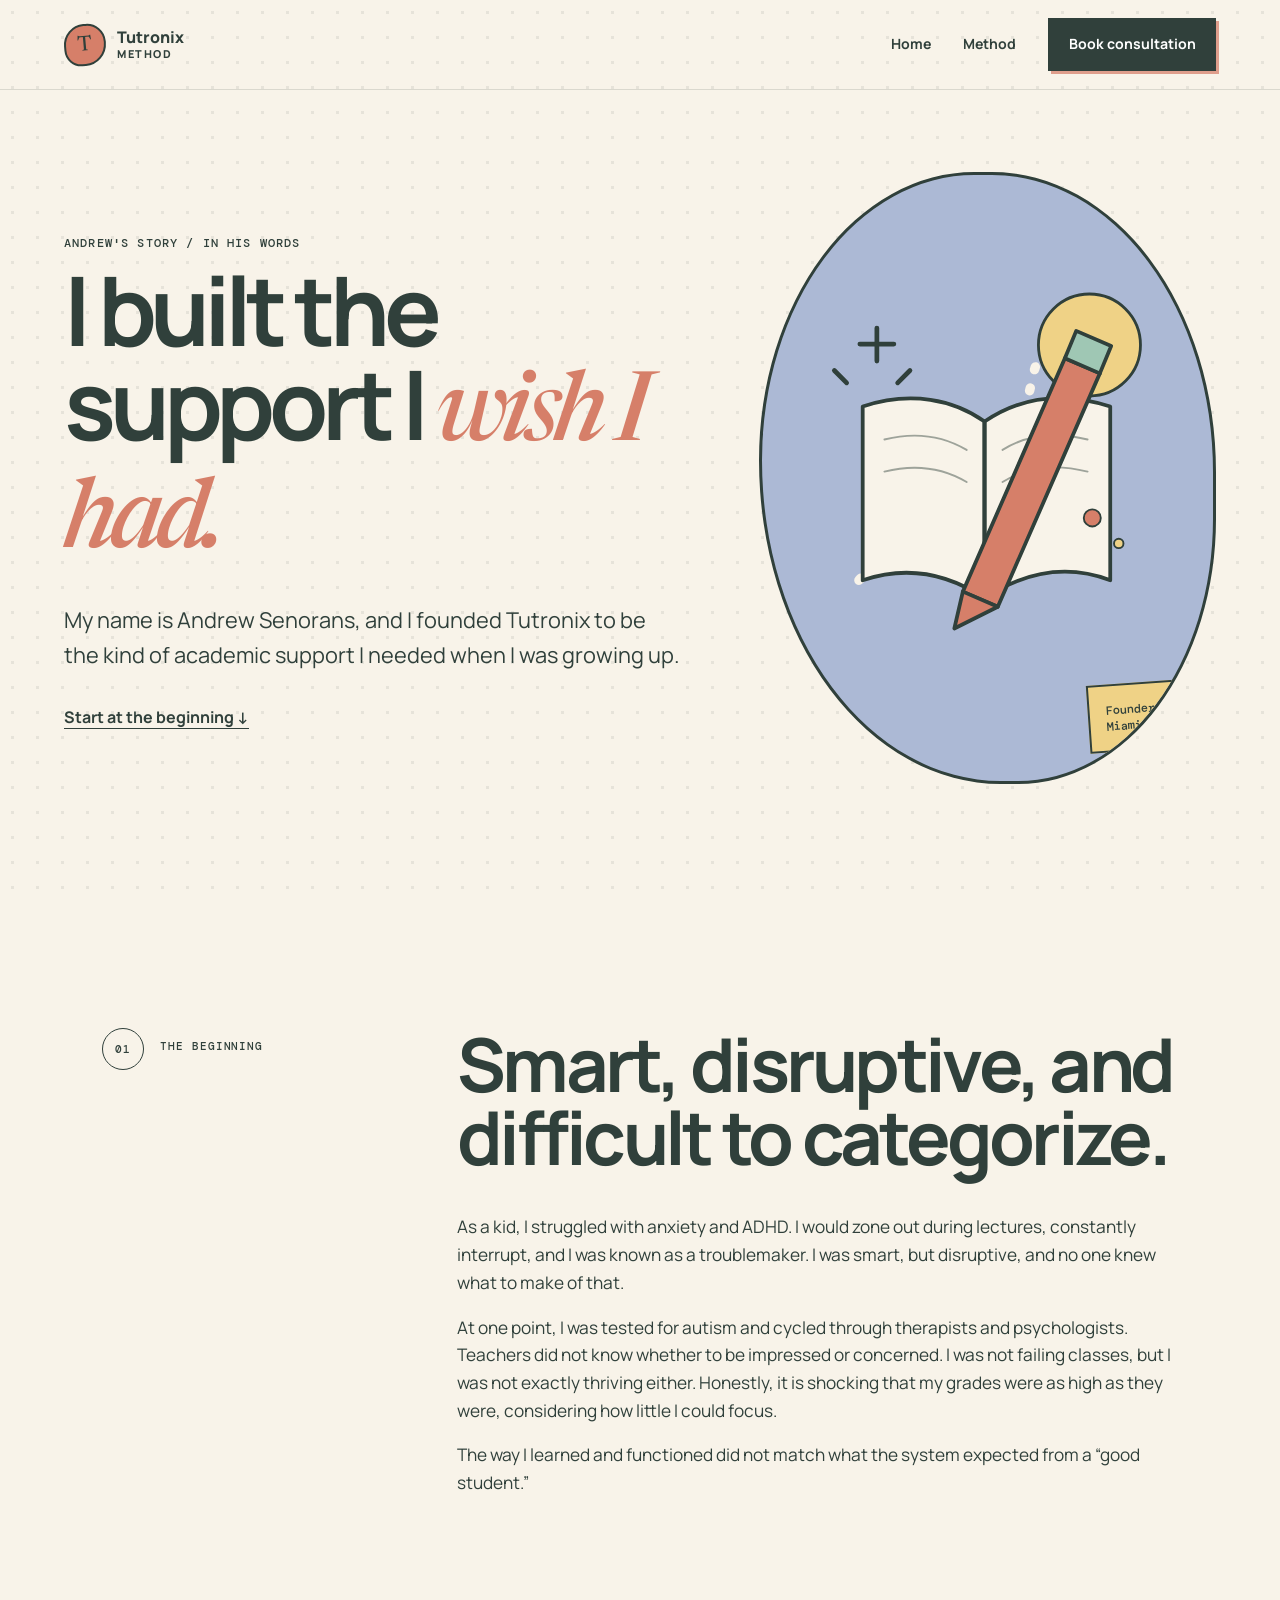
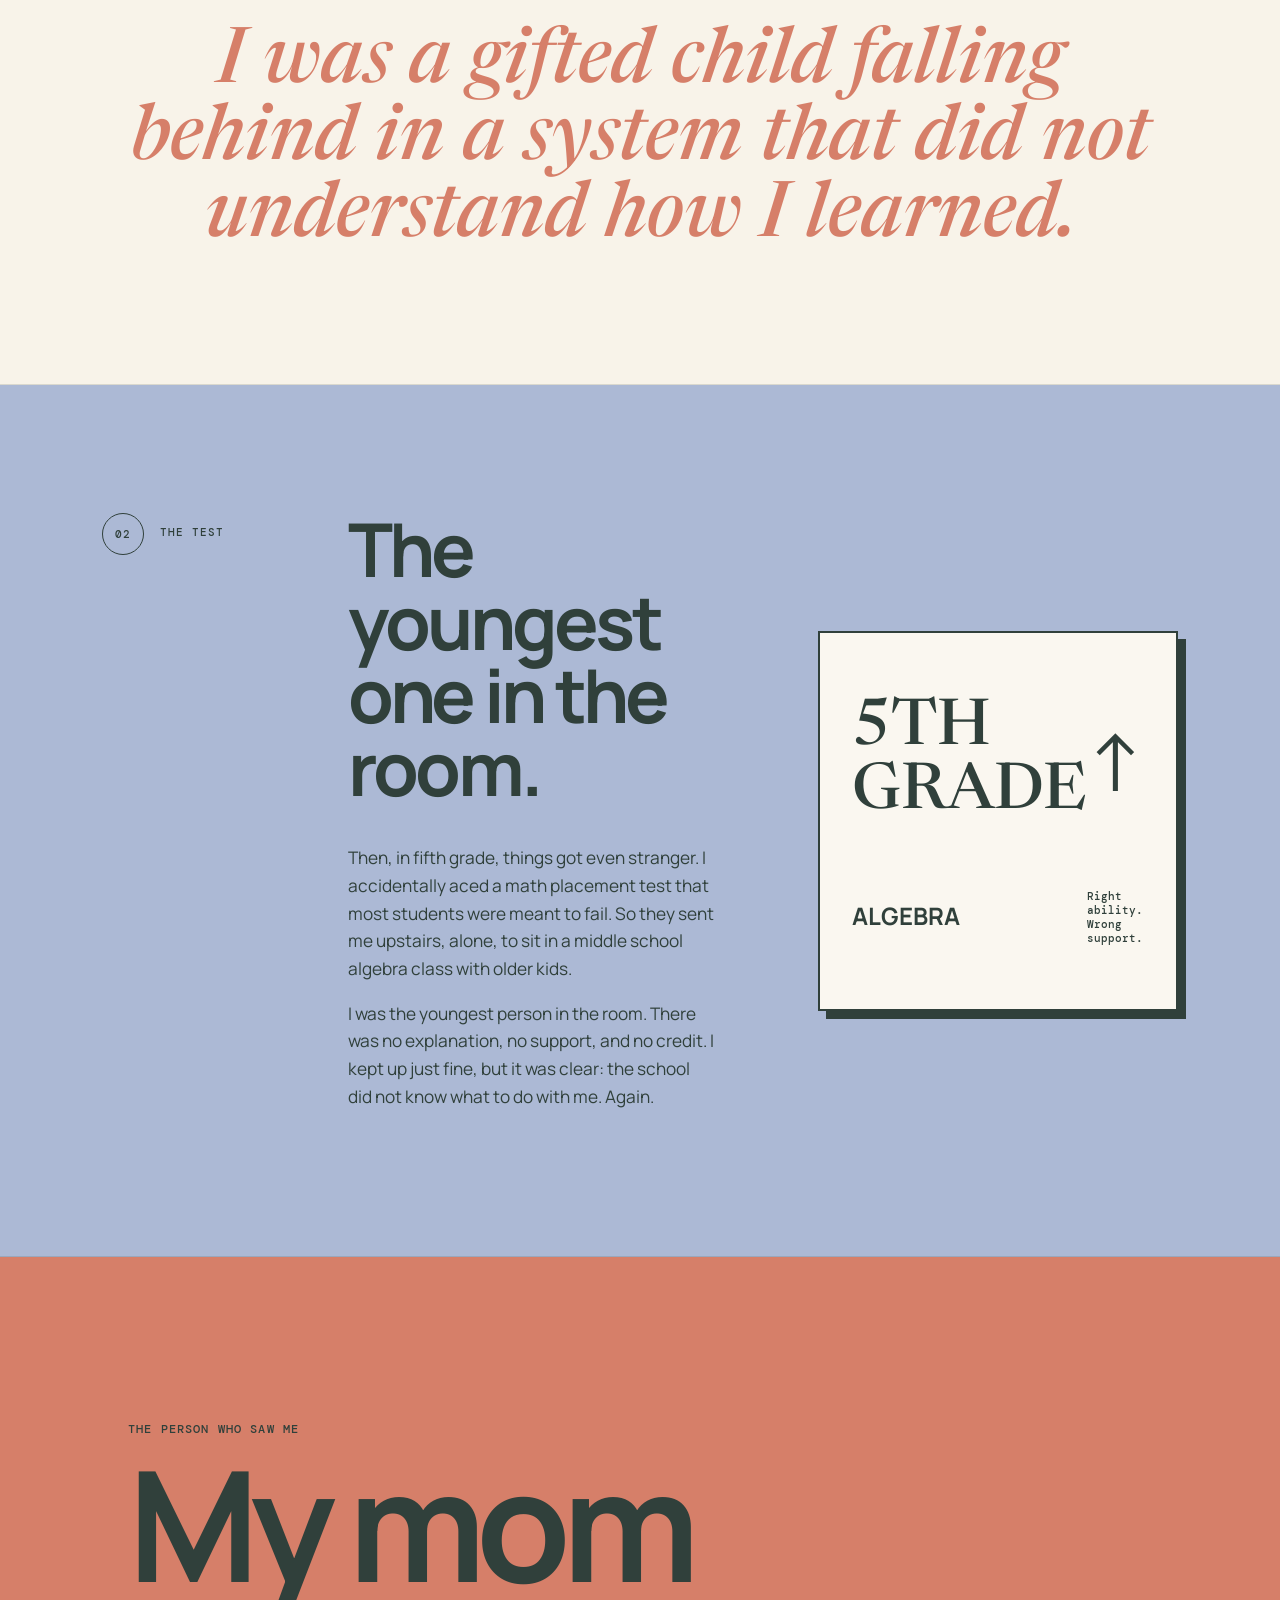
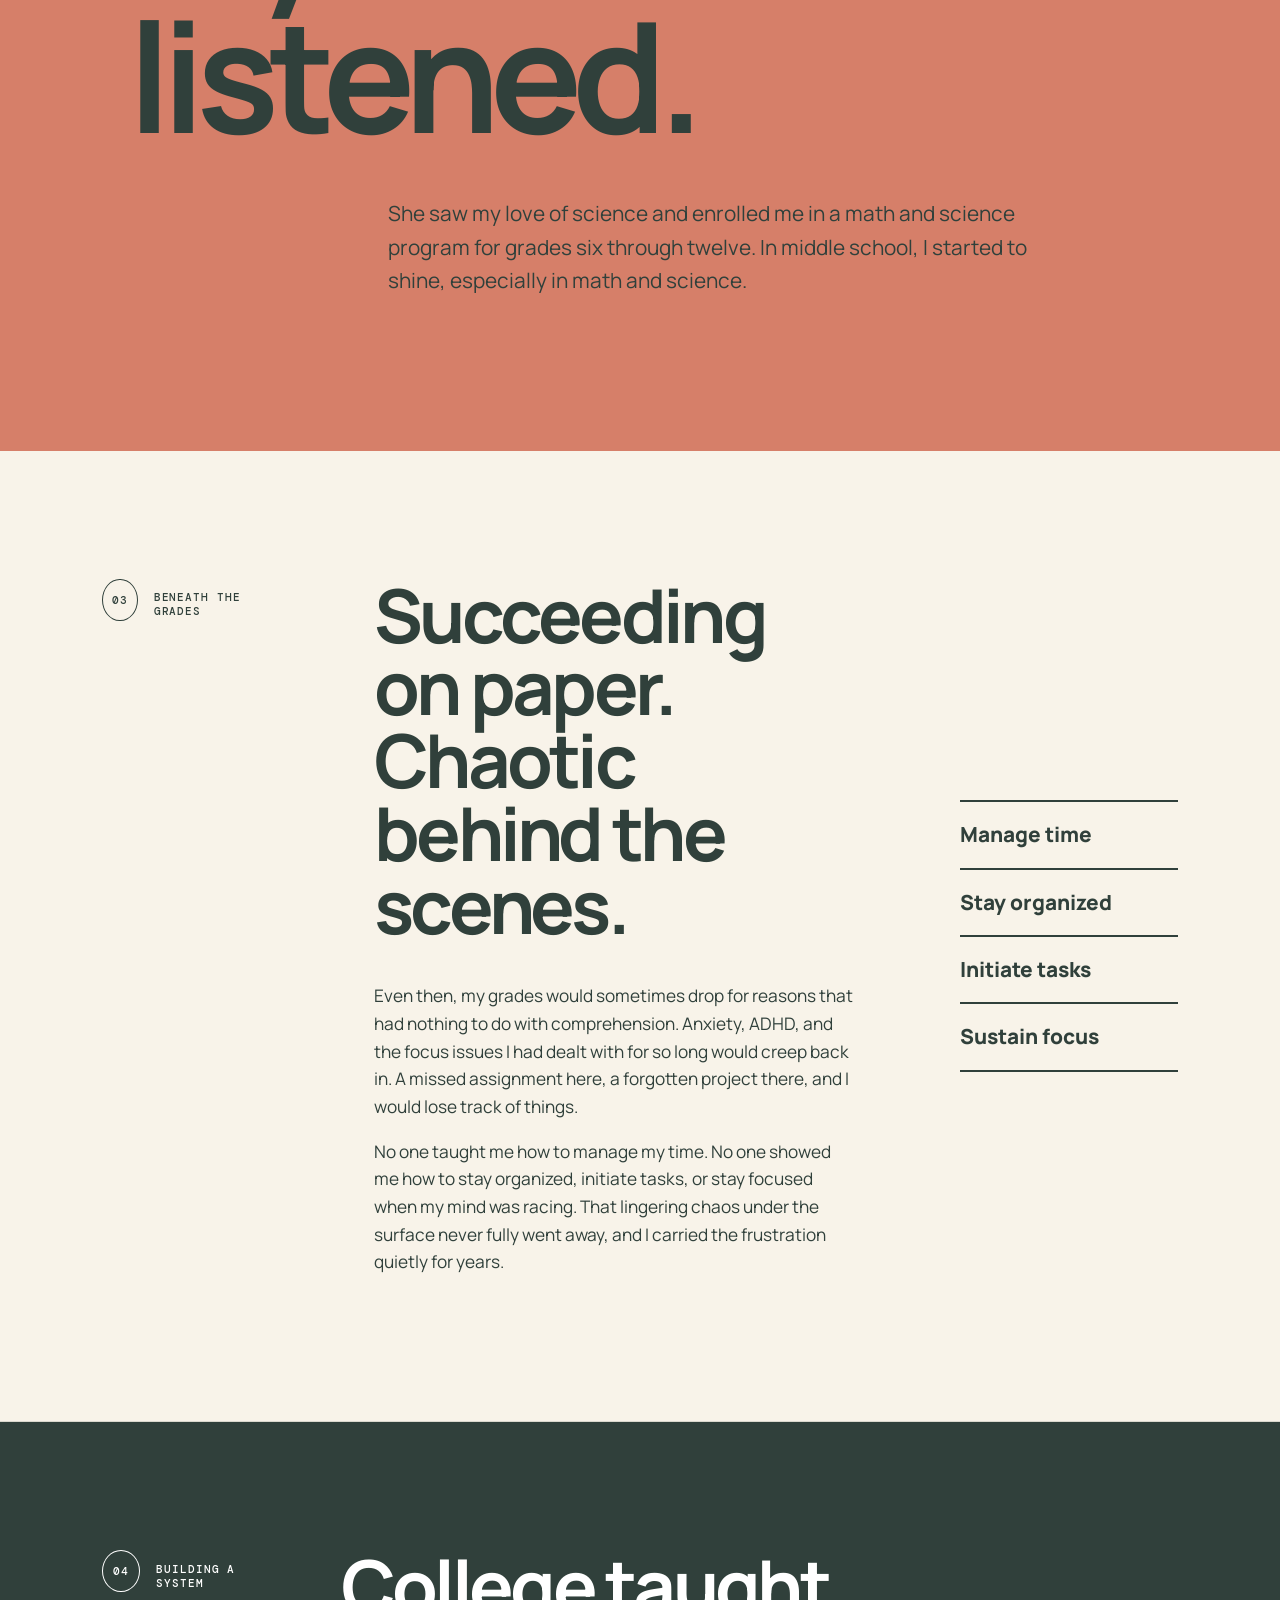
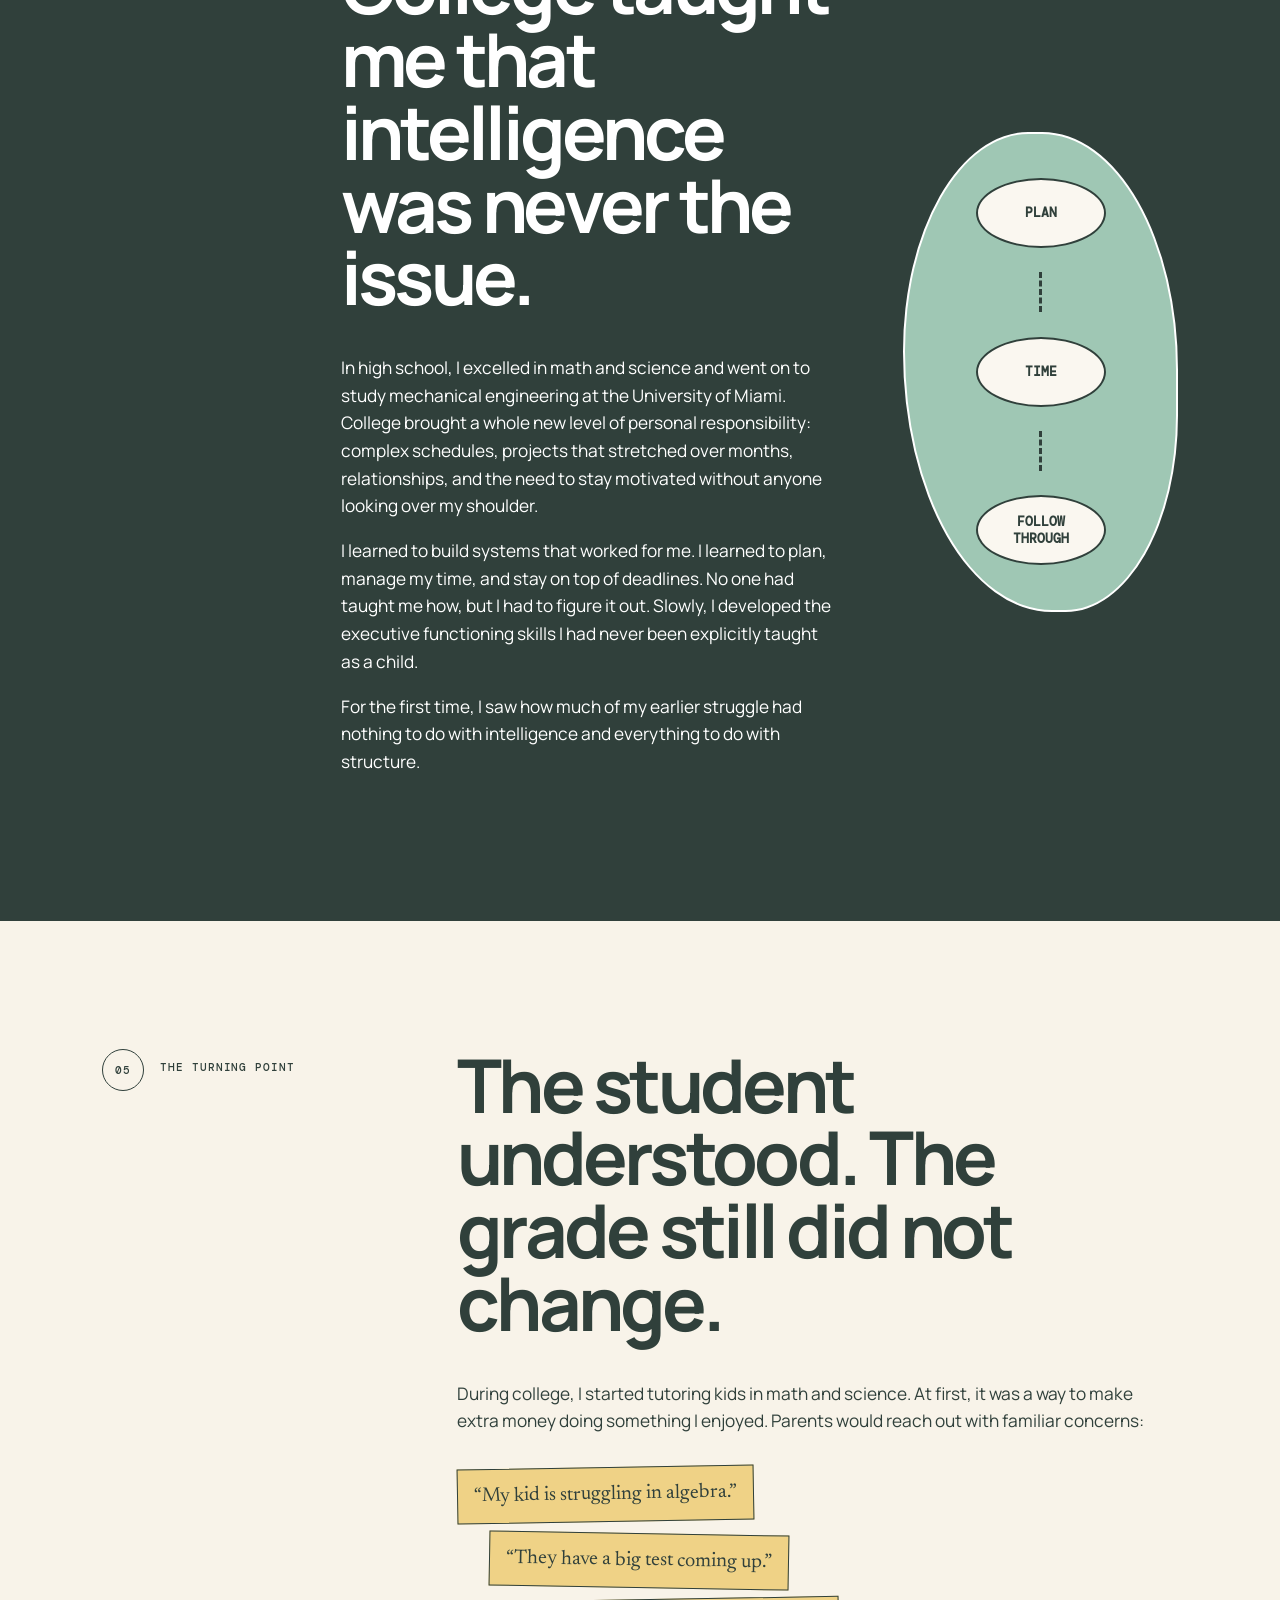
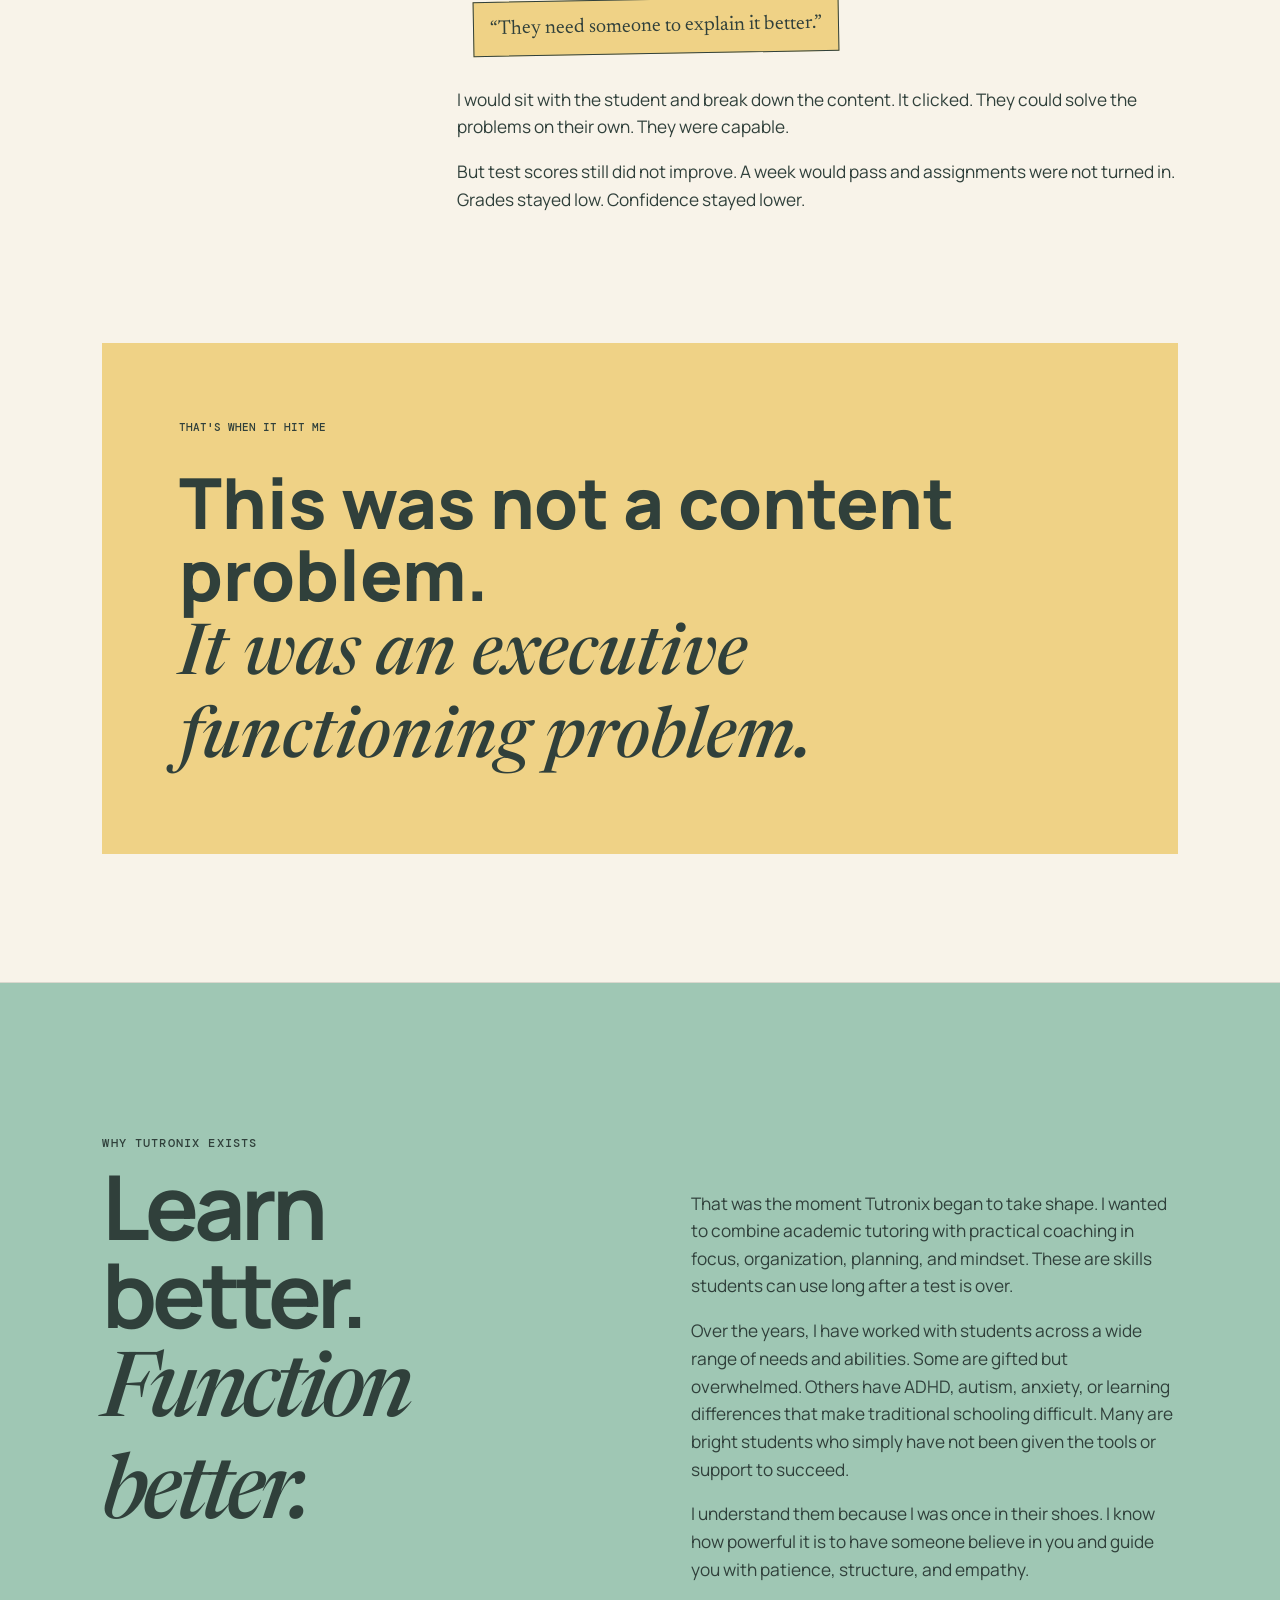
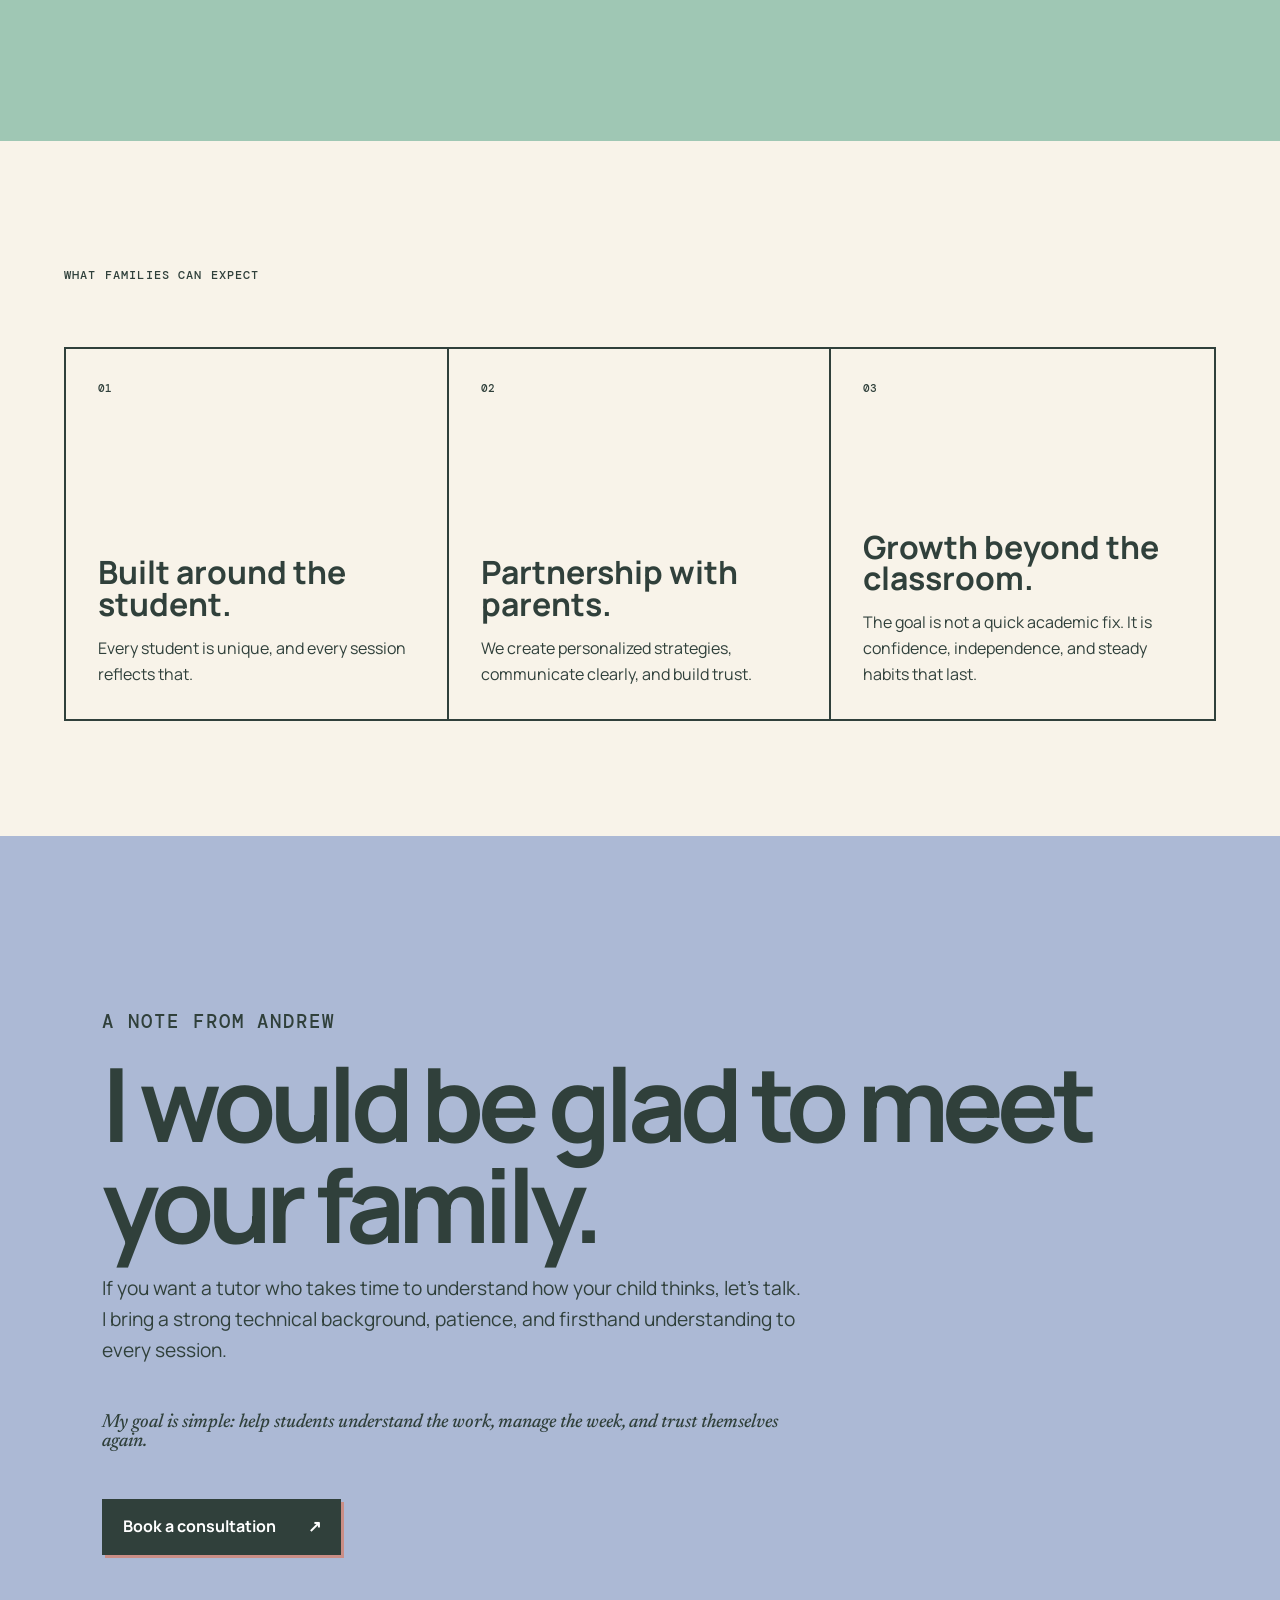
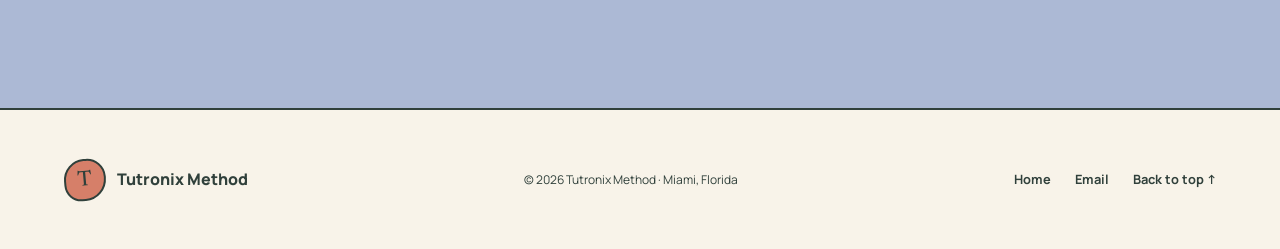
==== commit c122ebbe: "Refine website copy" ====
--- a/about.html
+++ b/about.html
@@ -25,21 +25,21 @@
 
     <section class="story-chapter placement">
       <div class="chapter-label reveal"><span>02</span><p>THE TEST</p></div>
-      <div class="story-prose reveal"><h2>The youngest one in the room.</h2><p>Then, in fifth grade, things got even stranger. I accidentally aced a math placement test that most students were meant to fail. So they sent me upstairs, alone, to sit in a middle school pre-algebra class with older kids.</p><p>I was the youngest person in the room. There was no explanation, no support, and no credit. I kept up just fine, but it was clear: the school did not know what to do with me. Again.</p></div>
-      <div class="placement-card reveal" aria-hidden="true"><span>5TH<br>GRADE</span><div>↑</div><strong>PRE-ALGEBRA</strong><small>Right ability.<br>Wrong support.</small></div>
+      <div class="story-prose reveal"><h2>The youngest one in the room.</h2><p>Then, in fifth grade, things got even stranger. I accidentally aced a math placement test that most students were meant to fail. So they sent me upstairs, alone, to sit in a middle school algebra class with older kids.</p><p>I was the youngest person in the room. There was no explanation, no support, and no credit. I kept up just fine, but it was clear: the school did not know what to do with me. Again.</p></div>
+      <div class="placement-card reveal" aria-hidden="true"><span>5TH<br>GRADE</span><div>↑</div><strong>ALGEBRA</strong><small>Right ability.<br>Wrong support.</small></div>
     </section>
 
-    <section class="mother-moment reveal"><p class="section-no">THE PERSON WHO SAW ME</p><h2>My mom listened.</h2><p>She saw my love of science and enrolled me in a math and science program for grades 6–12. In middle school, I started to shine—especially in math and science.</p></section>
+    <section class="mother-moment reveal"><p class="section-no">THE PERSON WHO SAW ME</p><h2>My mom listened.</h2><p>She saw my love of science and enrolled me in a math and science program for grades six through twelve. In middle school, I started to shine, especially in math and science.</p></section>
 
     <section class="story-chapter underneath">
       <div class="chapter-label reveal"><span>03</span><p>BENEATH THE GRADES</p></div>
-      <div class="story-prose reveal"><h2>Succeeding on paper. Chaotic behind the scenes.</h2><p>Even then, my grades would sometimes drop for reasons that had nothing to do with comprehension. Anxiety, ADHD, and the focus issues I had dealt with for so long would creep back in. A missed assignment here, a forgotten project there—I would lose track of things.</p><p>No one taught me how to manage my time. No one showed me how to stay organized, initiate tasks, or stay focused when my mind was racing. That lingering chaos under the surface never fully went away, and I carried the frustration quietly for years.</p></div>
+      <div class="story-prose reveal"><h2>Succeeding on paper. Chaotic behind the scenes.</h2><p>Even then, my grades would sometimes drop for reasons that had nothing to do with comprehension. Anxiety, ADHD, and the focus issues I had dealt with for so long would creep back in. A missed assignment here, a forgotten project there, and I would lose track of things.</p><p>No one taught me how to manage my time. No one showed me how to stay organized, initiate tasks, or stay focused when my mind was racing. That lingering chaos under the surface never fully went away, and I carried the frustration quietly for years.</p></div>
       <ul class="missing-tools reveal" aria-label="Skills Andrew had not yet been taught"><li>Manage time</li><li>Stay organized</li><li>Initiate tasks</li><li>Sustain focus</li></ul>
     </section>
 
     <section class="engineering chapter-band">
       <div class="chapter-label reveal"><span>04</span><p>BUILDING A SYSTEM</p></div>
-      <div class="band-copy reveal"><h2>College taught me that intelligence was never the issue.</h2><p>In high school, I excelled in math and science and went on to study mechanical engineering at the University of Miami. College brought a whole new level of personal responsibility: complex schedules, long-term projects, relationships, and the need to stay motivated without anyone looking over my shoulder.</p><p>I learned to build systems that worked for me—to plan, manage my time, and stay on top of deadlines. Not because anyone had taught me how, but because I had to. Slowly, I developed the executive functioning skills I had never been explicitly taught as a child.</p><p>For the first time, I saw how much of my earlier struggle had nothing to do with intelligence and everything to do with structure.</p></div>
+      <div class="band-copy reveal"><h2>College taught me that intelligence was never the issue.</h2><p>In high school, I excelled in math and science and went on to study mechanical engineering at the University of Miami. College brought a whole new level of personal responsibility: complex schedules, projects that stretched over months, relationships, and the need to stay motivated without anyone looking over my shoulder.</p><p>I learned to build systems that worked for me. I learned to plan, manage my time, and stay on top of deadlines. No one had taught me how, but I had to figure it out. Slowly, I developed the executive functioning skills I had never been explicitly taught as a child.</p><p>For the first time, I saw how much of my earlier struggle had nothing to do with intelligence and everything to do with structure.</p></div>
       <div class="system-sketch reveal" aria-hidden="true"><span>PLAN</span><i></i><span>TIME</span><i></i><span>FOLLOW<br>THROUGH</span></div>
     </section>
 
@@ -51,16 +51,16 @@
 
     <section class="why-tutronix">
       <div class="why-heading reveal"><p class="section-no">WHY TUTRONIX EXISTS</p><h2>Learn better.<br><i>Function better.</i></h2></div>
-      <div class="why-copy reveal"><p>That realization changed everything. It inspired me to build Tutronix: a place where expert tutoring is combined with coaching in focus, organization, planning, and mindset—the things that move the needle for long-term success.</p><p>Over the years, I have worked with students across a wide spectrum of needs and abilities. Some are gifted but overwhelmed. Others have ADHD, autism, anxiety, or learning differences that make traditional schooling difficult. Many are bright students who simply have not been given the tools or support to succeed.</p><p>I understand them because I was once in their shoes. I know how powerful it is to have someone believe in you and guide you with patience, structure, and empathy.</p></div>
+      <div class="why-copy reveal"><p>That was the moment Tutronix began to take shape. I wanted to combine academic tutoring with practical coaching in focus, organization, planning, and mindset. These are skills students can use long after a test is over.</p><p>Over the years, I have worked with students across a wide range of needs and abilities. Some are gifted but overwhelmed. Others have ADHD, autism, anxiety, or learning differences that make traditional schooling difficult. Many are bright students who simply have not been given the tools or support to succeed.</p><p>I understand them because I was once in their shoes. I know how powerful it is to have someone believe in you and guide you with patience, structure, and empathy.</p></div>
     </section>
 
     <section class="beliefs">
       <p class="section-no reveal">WHAT FAMILIES CAN EXPECT</p>
-      <div class="belief-grid"><article class="reveal"><span>01</span><h3>Personal, never one-size-fits-all.</h3><p>Every student is unique, and every session reflects that.</p></article><article class="reveal"><span>02</span><h3>Partnership with parents.</h3><p>We create personalized strategies, communicate clearly, and build trust.</p></article><article class="reveal"><span>03</span><h3>Growth beyond the classroom.</h3><p>The goal is not a quick academic fix. It is confidence, independence, and meaningful change.</p></article></div>
+      <div class="belief-grid"><article class="reveal"><span>01</span><h3>Built around the student.</h3><p>Every student is unique, and every session reflects that.</p></article><article class="reveal"><span>02</span><h3>Partnership with parents.</h3><p>We create personalized strategies, communicate clearly, and build trust.</p></article><article class="reveal"><span>03</span><h3>Growth beyond the classroom.</h3><p>The goal is not a quick academic fix. It is confidence, independence, and steady habits that last.</p></article></div>
     </section>
 
     <section class="about-closing">
-      <div class="closing-copy reveal"><p class="section-no">A NOTE FROM ANDREW</p><h2>I would be honored to work with your family.</h2><p>If you are looking for someone who will truly understand your child—someone who brings both technical expertise and deep empathy to the work—let's talk.</p><p class="closing-line">Tutronix is where learning meets life. It is where students begin to believe in themselves again.</p><a class="button" href="index.html#contact">Book a consultation <span>↗</span></a></div>
+      <div class="closing-copy reveal"><p class="section-no">A NOTE FROM ANDREW</p><h2>I would be glad to meet your family.</h2><p>If you want a tutor who takes time to understand how your child thinks, let's talk. I bring a strong technical background, patience, and firsthand understanding to every session.</p><p class="closing-line">My goal is simple: help students understand the work, manage the week, and trust themselves again.</p><a class="button" href="index.html#contact">Book a consultation <span>↗</span></a></div>
     </section>
   </main>
   <footer><a class="brand" href="index.html"><span class="brand-mark">T</span><span>Tutronix Method</span></a><p>© 2026 Tutronix Method · Miami, Florida</p><div><a href="index.html">Home</a><a href="mailto:tutronixmiami@gmail.com">Email</a><a href="#story">Back to top ↑</a></div></footer>
